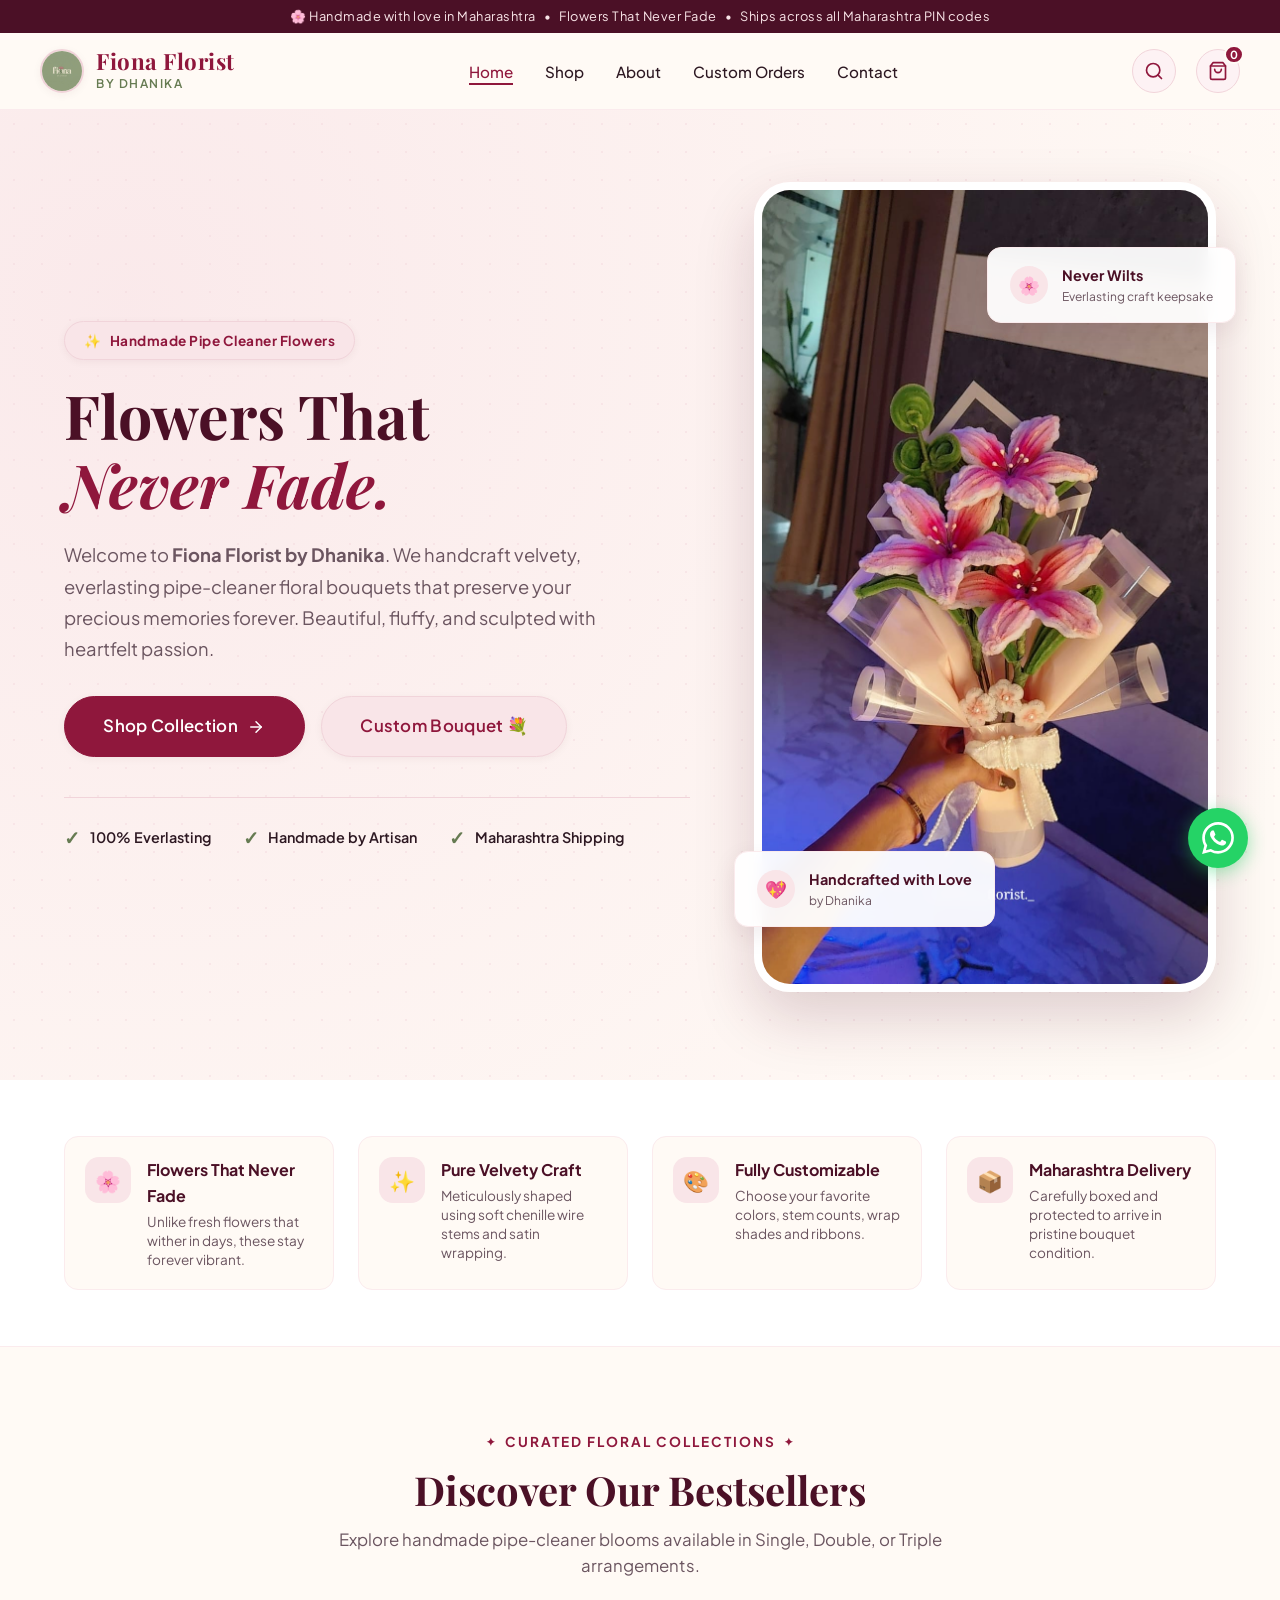
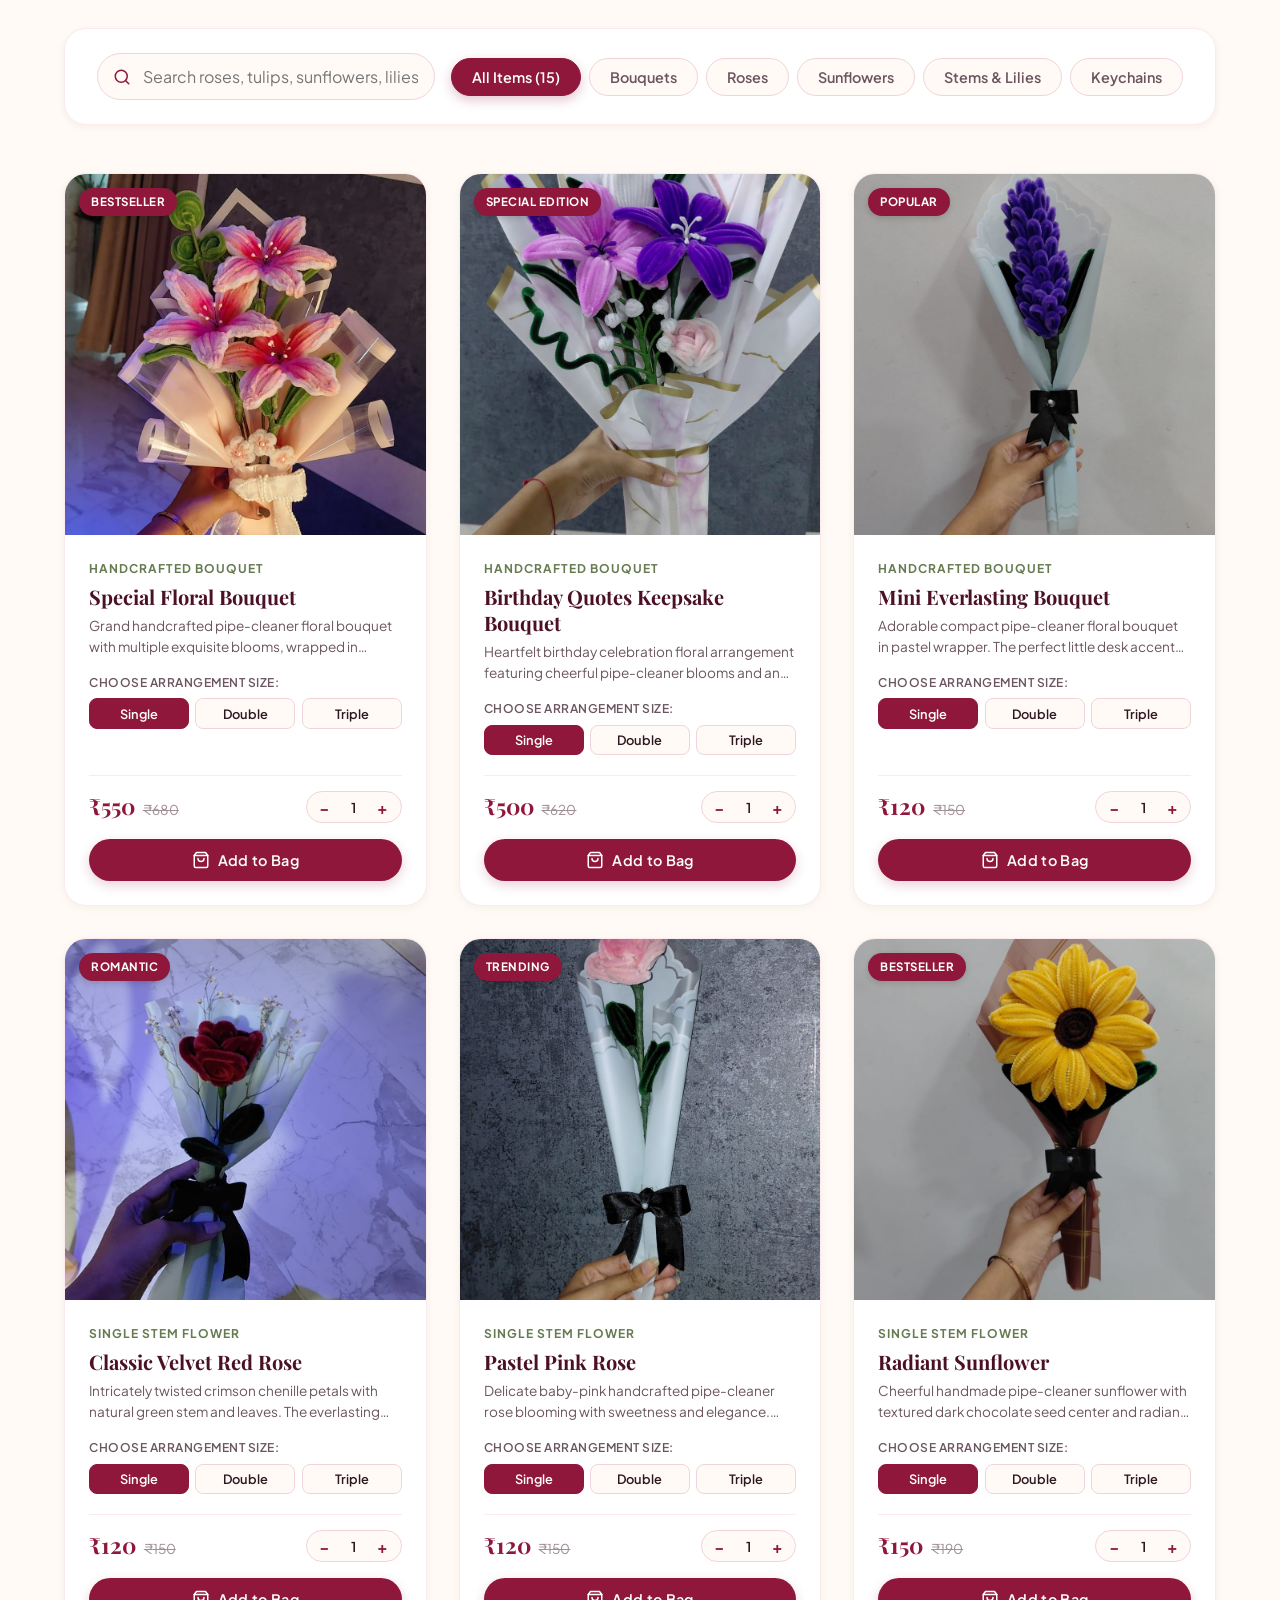
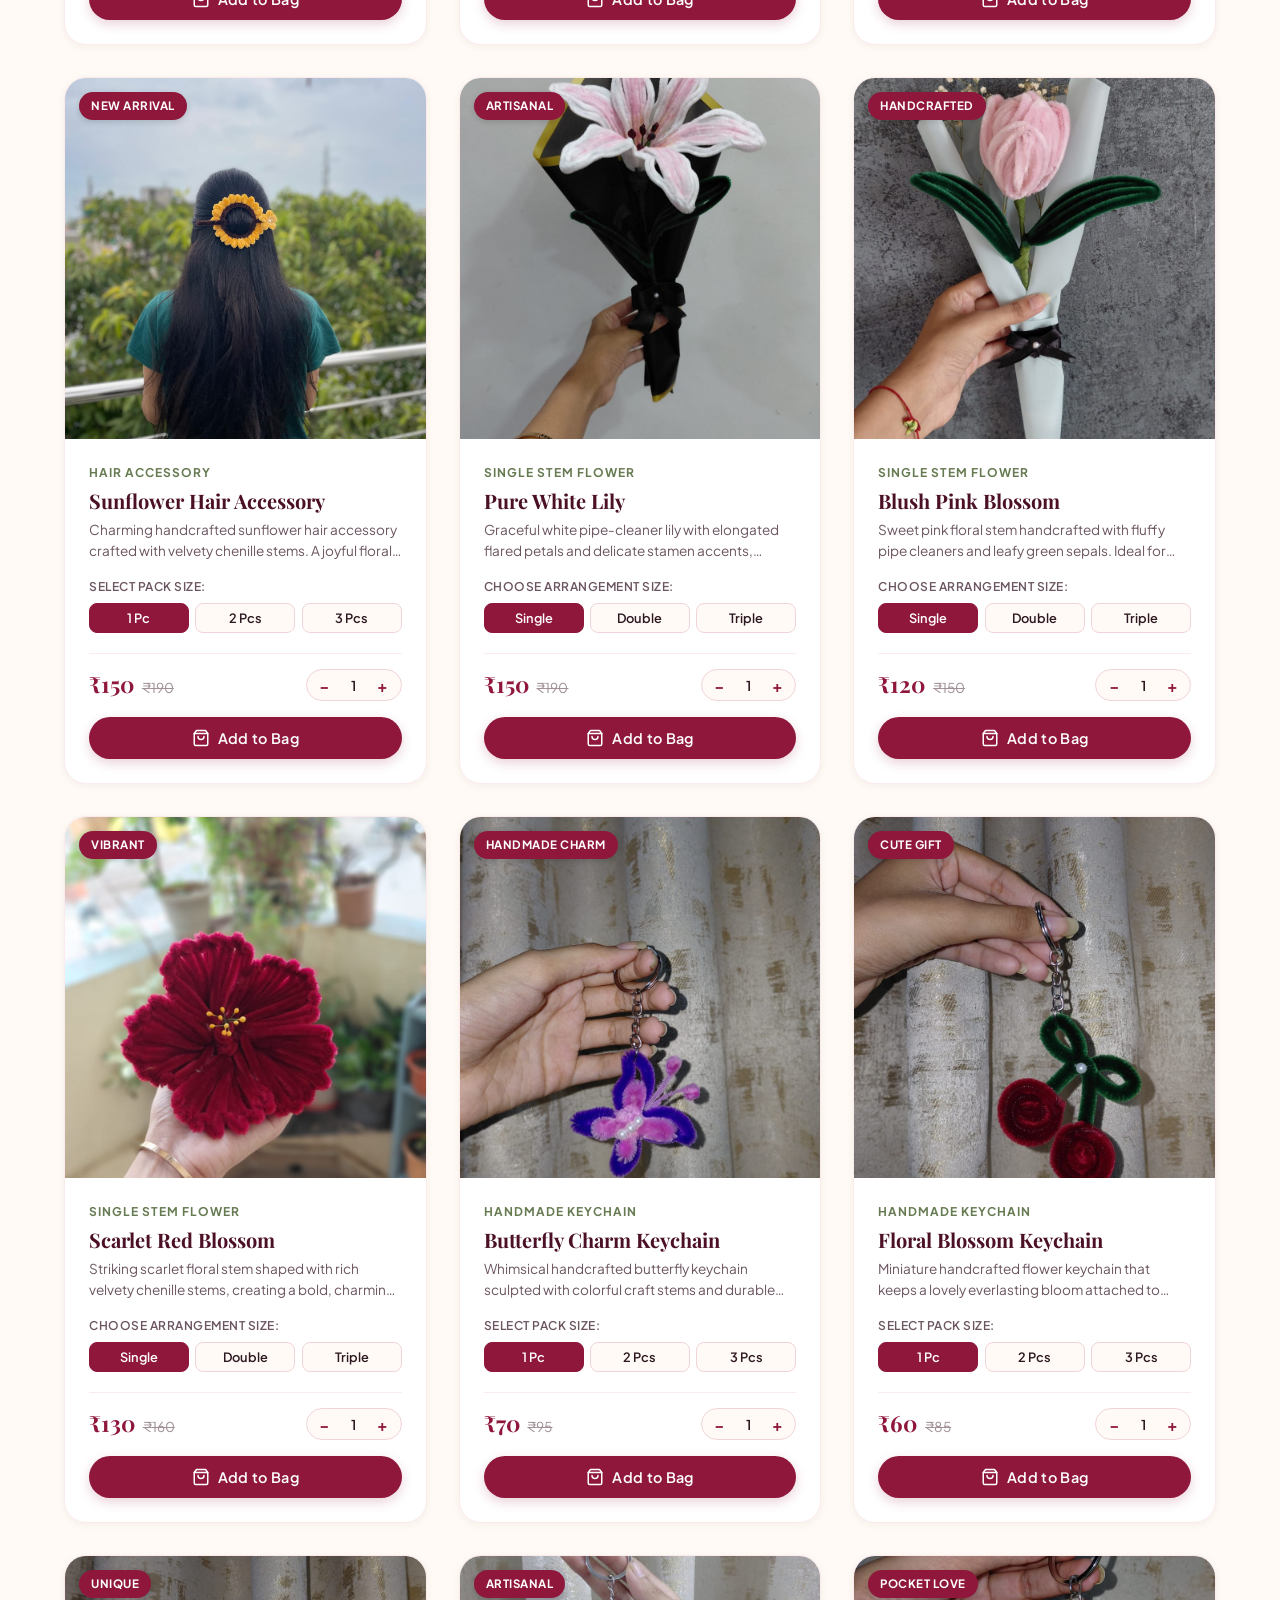
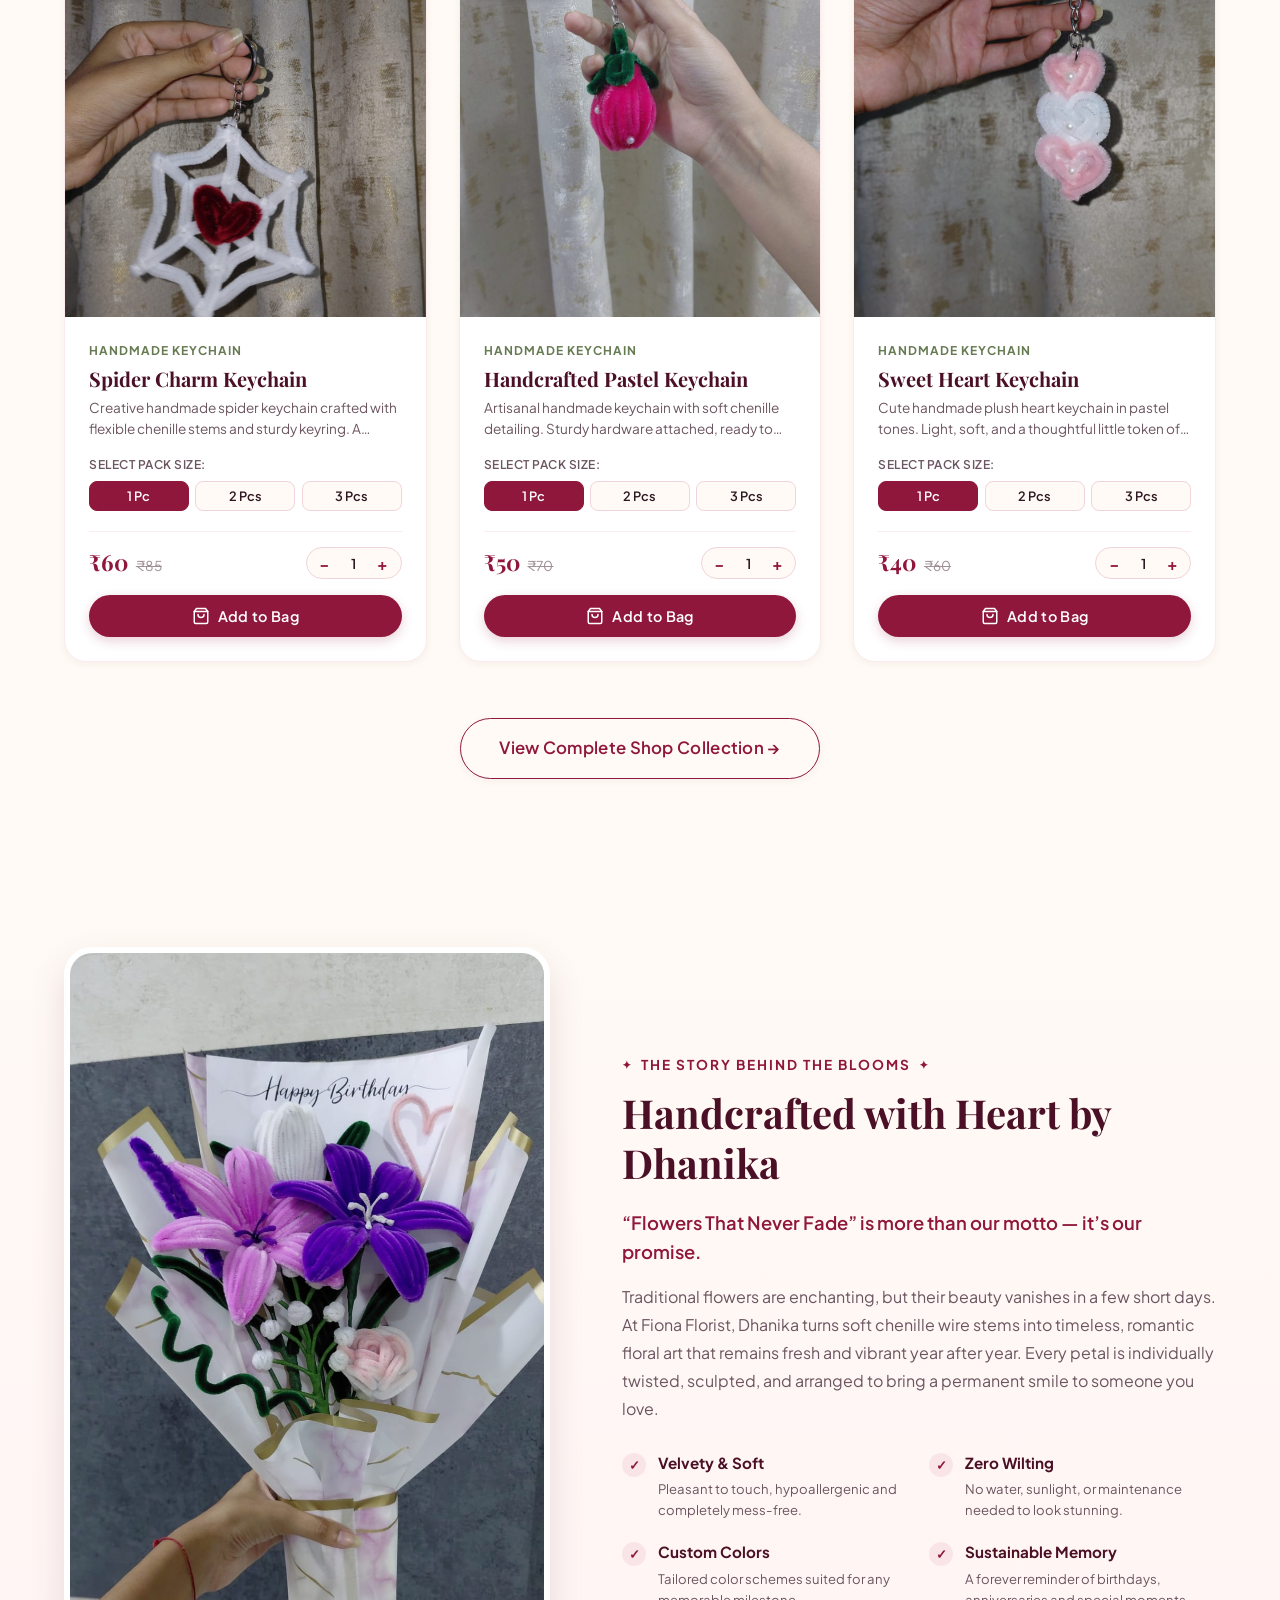
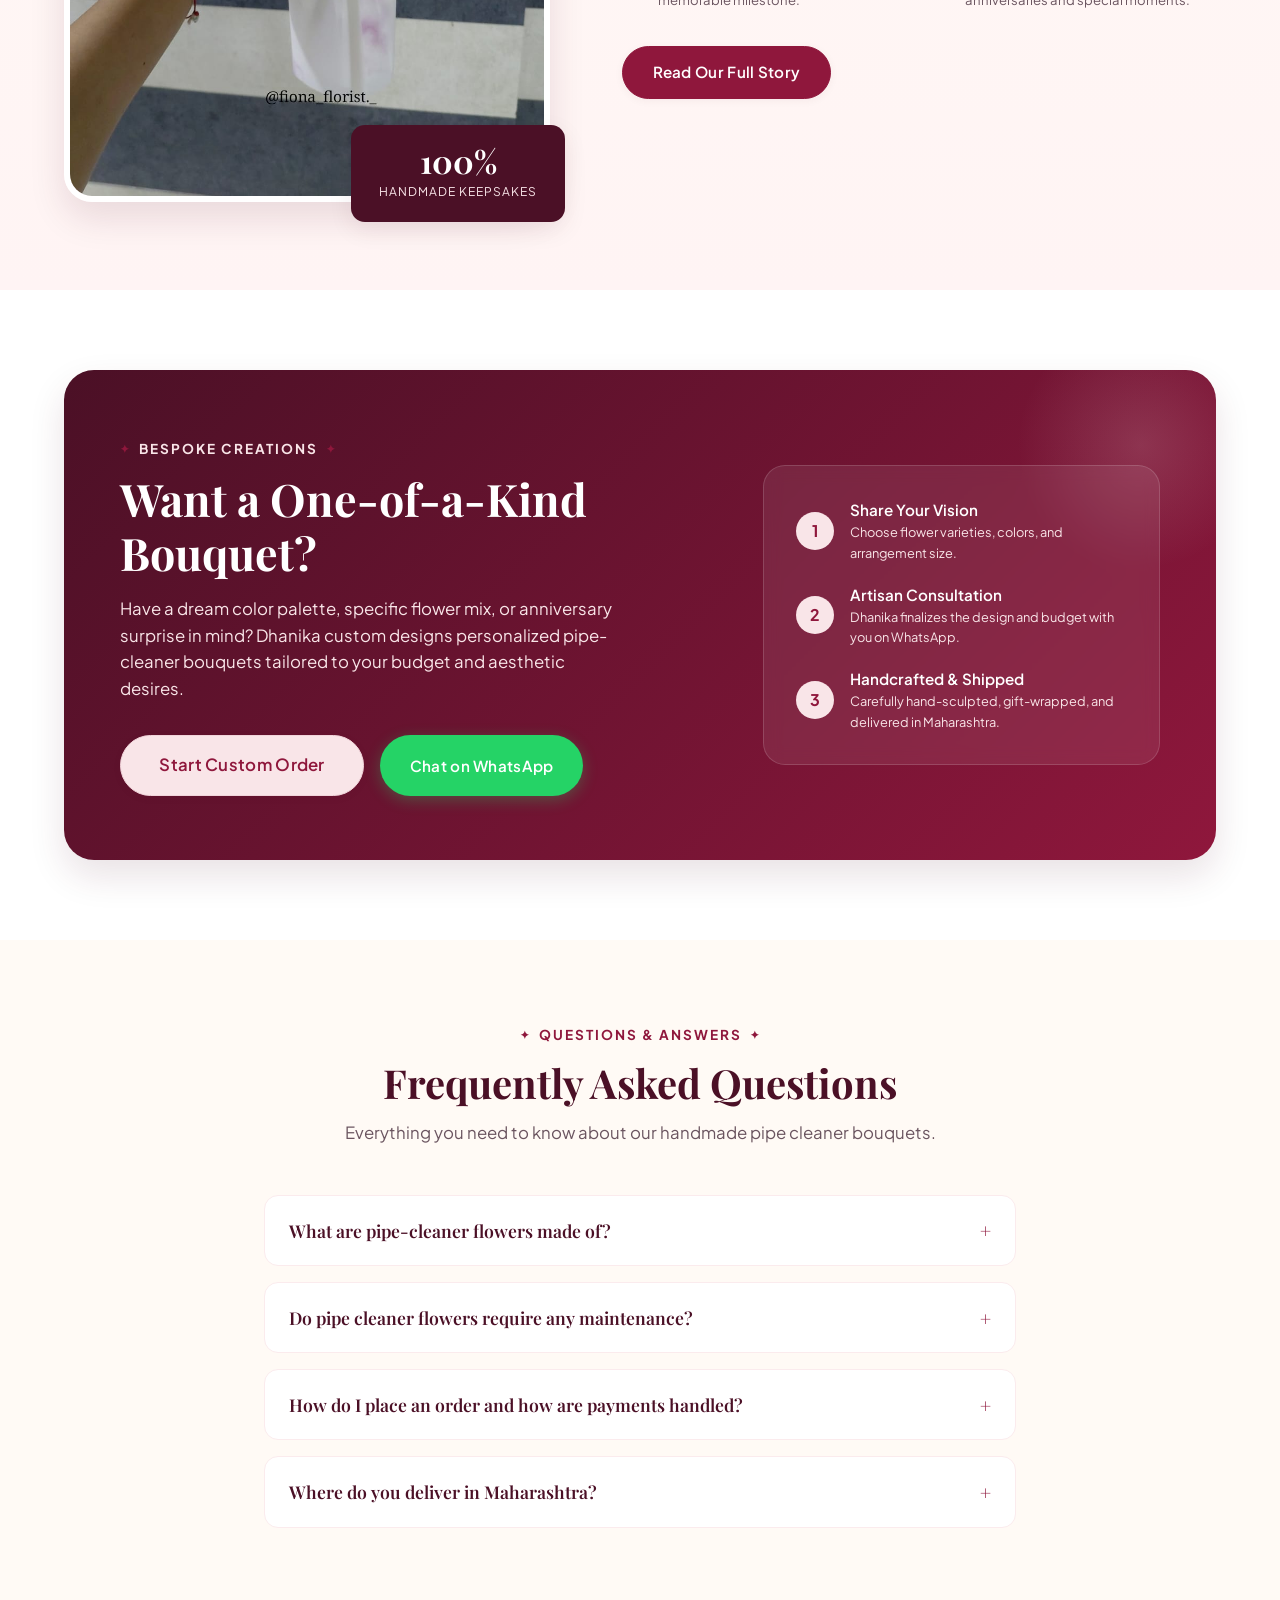
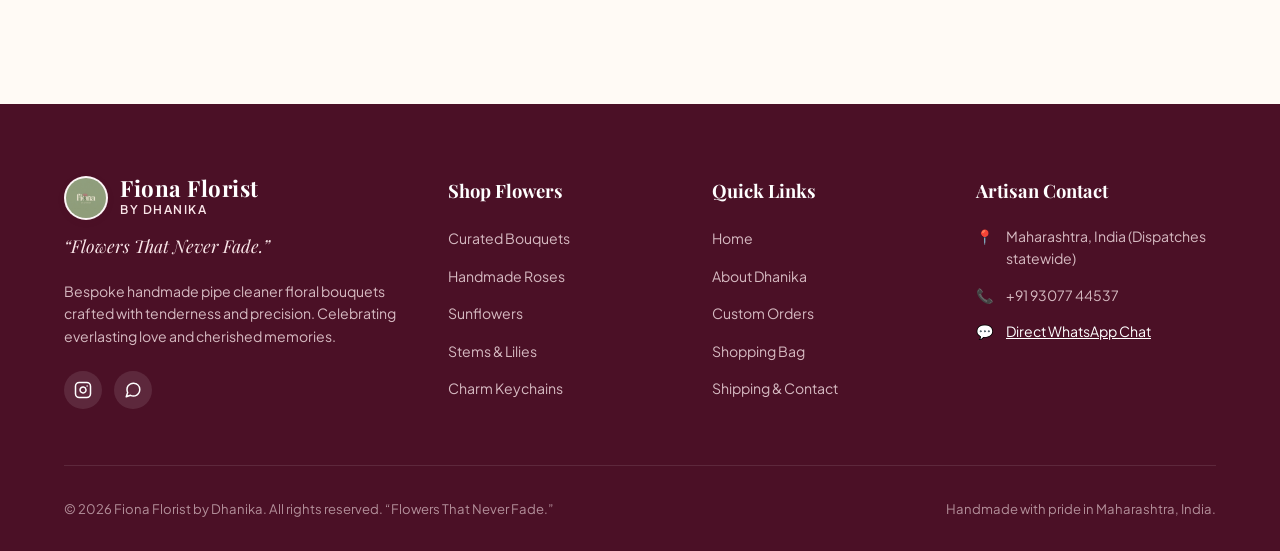
==== index.html @ 1ec7aa3e "first commit" ====
<!DOCTYPE html>
<html lang="en">
<head>
  <meta charset="UTF-8">
  <meta name="viewport" content="width=device-width, initial-scale=1.0">
  <title>Fiona Florist by Dhanika — Flowers That Never Fade | Handmade Pipe Cleaner Flowers</title>
  <meta name="description" content="Handcrafted everlasting pipe cleaner flowers and bouquets by Fiona Florist by Dhanika. Beautiful roses, tulips, sunflowers and lilies in Maharashtra.">
  <link rel="stylesheet" href="css/style.css">
  <link rel="stylesheet" href="css/responsive.css">
  <link rel="icon" type="image/jpeg" href="assets/logo/logo.jpeg">
</head>
<body>

  <!-- Top Announcement Bar -->
  <div class="top-announcement">
    <span>🌸 Handmade with love in Maharashtra</span>
    <span>•</span>
    <span>Flowers That Never Fade</span>
    <span>•</span>
    <span>Ships across all Maharashtra PIN codes</span>
  </div>

  <!-- Navbar -->
  <header class="navbar-wrapper">
    <div class="container navbar">
      <a href="index.html" class="logo">
        <img src="assets/logo/logo.jpeg" alt="Fiona Florist by Dhanika Logo" class="logo-img">
        <div class="logo-text">
          <span class="brand-name">Fiona Florist</span>
          <span class="brand-by">by Dhanika</span>
        </div>
      </a>

      <!-- Desktop Nav Links -->
      <nav>
        <ul class="nav-links">
          <li><a href="index.html" class="nav-link active">Home</a></li>
          <li><a href="shop.html" class="nav-link">Shop</a></li>
          <li><a href="about.html" class="nav-link">About</a></li>
          <li><a href="custom-order.html" class="nav-link">Custom Orders</a></li>
          <li><a href="contact.html" class="nav-link">Contact</a></li>
        </ul>
      </nav>

      <!-- Nav Actions -->
      <div class="nav-actions">
        <button type="button" class="icon-btn search-trigger-btn" aria-label="Search flowers">
          <svg width="20" height="20" viewBox="0 0 24 24" fill="none" stroke="currentColor" stroke-width="2" stroke-linecap="round" stroke-linejoin="round">
            <circle cx="11" cy="11" r="8"></circle>
            <line x1="21" y1="21" x2="16.65" y2="16.65"></line>
          </svg>
        </button>

        <a href="cart.html" class="icon-btn" aria-label="Shopping Cart">
          <svg width="20" height="20" viewBox="0 0 24 24" fill="none" stroke="currentColor" stroke-width="2" stroke-linecap="round" stroke-linejoin="round">
            <path d="M6 2L3 6v14a2 2 0 0 0 2 2h14a2 2 0 0 0 2-2V6l-3-4z"></path>
            <line x1="3" y1="6" x2="21" y2="6"></line>
            <path d="M16 10a4 4 0 0 1-8 0"></path>
          </svg>
          <span class="cart-count">0</span>
        </a>

        <button type="button" class="hamburger-btn" aria-label="Toggle navigation menu">
          <span></span>
          <span></span>
          <span></span>
        </button>
      </div>
    </div>
  </header>

  <!-- Mobile Nav Drawer -->
  <div class="mobile-nav-backdrop"></div>
  <aside class="mobile-nav">
    <div class="mobile-nav-header">
      <div class="logo">
        <img src="assets/logo/logo.jpeg" alt="Fiona Florist by Dhanika Logo" class="logo-img">
        <div class="logo-text">
          <span class="brand-name">Fiona Florist</span>
          <span class="brand-by">by Dhanika</span>
        </div>
      </div>
      <button type="button" class="close-mobile-nav" style="font-size: 1.8rem; color: var(--color-burgundy);">&times;</button>
    </div>
    <ul class="mobile-nav-links">
      <li><a href="index.html" class="active">Home</a></li>
      <li><a href="shop.html">Flower Shop</a></li>
      <li><a href="about.html">About Dhanika</a></li>
      <li><a href="custom-order.html">Custom Orders</a></li>
      <li><a href="contact.html">Contact & FAQ</a></li>
      <li><a href="cart.html">Shopping Bag (<span class="cart-count">0</span>)</a></li>
    </ul>
    <div style="margin-top: auto; padding-top: 1.5rem; border-top: 1px solid var(--color-border);">
      <button class="btn btn-whatsapp trigger-whatsapp-btn" style="width: 100%;">
        Chat on WhatsApp
      </button>
    </div>
  </aside>

  <!-- Search Modal -->
  <div class="search-modal">
    <div class="search-modal-box">
      <div class="search-modal-header">
        <h3 class="heading-tertiary">Search Fiona Florist</h3>
        <button type="button" class="close-modal-btn">&times;</button>
      </div>
      <div class="search-box" style="max-width: 100%;">
        <svg class="search-icon" width="18" height="18" viewBox="0 0 24 24" fill="none" stroke="currentColor" stroke-width="2" stroke-linecap="round" stroke-linejoin="round">
          <circle cx="11" cy="11" r="8"></circle>
          <line x1="21" y1="21" x2="16.65" y2="16.65"></line>
        </svg>
        <input type="text" class="search-modal-input" placeholder="Type flower name (e.g., Rose, Tulip, Sunflower) and press Enter...">
      </div>
    </div>
  </div>

  <!-- Hero Section -->
  <section class="hero">
    <div class="hero-pattern"></div>
    <div class="container hero-grid">
      <div class="hero-content">
        <div class="hero-badge">
          <span>✨</span>
          <span>Handmade Pipe Cleaner Flowers</span>
        </div>
        <h1 class="heading-primary hero-title">
          Flowers That <span class="highlight">Never Fade.</span>
        </h1>
        <p class="hero-description">
          Welcome to <strong>Fiona Florist by Dhanika</strong>. We handcraft velvety, everlasting pipe-cleaner floral bouquets that preserve your precious memories forever. Beautiful, fluffy, and sculpted with heartfelt passion.
        </p>
        <div class="hero-cta">
          <a href="shop.html" class="btn btn-primary btn-lg">
            Shop Collection
            <svg width="18" height="18" viewBox="0 0 24 24" fill="none" stroke="currentColor" stroke-width="2" stroke-linecap="round" stroke-linejoin="round">
              <line x1="5" y1="12" x2="19" y2="12"></line>
              <polyline points="12 5 19 12 12 19"></polyline>
            </svg>
          </a>
          <a href="custom-order.html" class="btn btn-secondary btn-lg">
            Custom Bouquet 💐
          </a>
        </div>
        <div class="hero-perks">
          <div class="perk-item">
            <span class="perk-icon">✓</span>
            <span>100% Everlasting</span>
          </div>
          <div class="perk-item">
            <span class="perk-icon">✓</span>
            <span>Handmade by Artisan</span>
          </div>
          <div class="perk-item">
            <span class="perk-icon">✓</span>
            <span>Maharashtra Shipping</span>
          </div>
        </div>
      </div>

      <div class="hero-image-container">
        <div class="hero-image-wrapper">
          <img src="assets/images/Speical%20bouquant%20550.jpeg" alt="Fiona Florist by Dhanika - Special Handcrafted Floral Bouquet" width="600" height="450">
        </div>
        
        <!-- Floating Badges -->
        <div class="hero-floating-card card-top-right floating-card">
          <div class="floating-icon">🌸</div>
          <div class="floating-text">
            <h4>Never Wilts</h4>
            <p>Everlasting craft keepsake</p>
          </div>
        </div>

        <div class="hero-floating-card card-bottom-left floating-card">
          <div class="floating-icon">💖</div>
          <div class="floating-text">
            <h4>Handcrafted with Love</h4>
            <p>by Dhanika</p>
          </div>
        </div>
      </div>
    </div>
  </section>

  <!-- Features Highlight Bar -->
  <section class="features-section">
    <div class="container features-grid">
      <div class="feature-box">
        <div class="feature-icon-wrapper">🌸</div>
        <div class="feature-info">
          <h4>Flowers That Never Fade</h4>
          <p>Unlike fresh flowers that wither in days, these stay forever vibrant.</p>
        </div>
      </div>
      <div class="feature-box">
        <div class="feature-icon-wrapper">✨</div>
        <div class="feature-info">
          <h4>Pure Velvety Craft</h4>
          <p>Meticulously shaped using soft chenille wire stems and satin wrapping.</p>
        </div>
      </div>
      <div class="feature-box">
        <div class="feature-icon-wrapper">🎨</div>
        <div class="feature-info">
          <h4>Fully Customizable</h4>
          <p>Choose your favorite colors, stem counts, wrap shades and ribbons.</p>
        </div>
      </div>
      <div class="feature-box">
        <div class="feature-icon-wrapper">📦</div>
        <div class="feature-info">
          <h4>Maharashtra Delivery</h4>
          <p>Carefully boxed and protected to arrive in pristine bouquet condition.</p>
        </div>
      </div>
    </div>
  </section>

  <!-- Flower Shop Showcase -->
  <section class="shop-section">
    <div class="container">
      <div class="section-header">
        <span class="subheading">Curated Floral Collections</span>
        <h2 class="heading-secondary">Discover Our Bestsellers</h2>
        <p>Explore handmade pipe-cleaner blooms available in Single, Double, or Triple arrangements.</p>
      </div>

      <!-- Controls: Category tabs & Search -->
      <div class="shop-controls">
        <div class="search-and-sort">
          <div class="search-box">
            <svg class="search-icon" width="18" height="18" viewBox="0 0 24 24" fill="none" stroke="currentColor" stroke-width="2" stroke-linecap="round" stroke-linejoin="round">
              <circle cx="11" cy="11" r="8"></circle>
              <line x1="21" y1="21" x2="16.65" y2="16.65"></line>
            </svg>
            <input type="text" id="shop-search-input" placeholder="Search roses, tulips, sunflowers, lilies...">
          </div>

          <div class="category-tabs">
            <button type="button" class="filter-btn active" data-category="all">All Items (15)</button>
            <button type="button" class="filter-btn" data-category="bouquets">Bouquets</button>
            <button type="button" class="filter-btn" data-category="roses">Roses</button>
            <button type="button" class="filter-btn" data-category="sunflowers">Sunflowers</button>
            <button type="button" class="filter-btn" data-category="flowers">Stems & Lilies</button>
            <button type="button" class="filter-btn" data-category="keychains">Keychains</button>
          </div>
        </div>
      </div>

      <!-- Products Grid -->
      <div class="products-grid" id="products-grid">
        <!-- Rendered dynamically by shop.js -->
      </div>

      <div style="text-align: center; margin-top: 3.5rem;">
        <a href="shop.html" class="btn btn-outline btn-lg">
          View Complete Shop Collection &rarr;
        </a>
      </div>
    </div>
  </section>

  <!-- About Teaser -->
  <section class="about-section">
    <div class="container about-grid">
      <div class="about-image-wrapper">
        <div class="about-image">
          <img src="assets/images/birthday%20quaoutes%20500.jpeg" alt="Handcrafted Floral Bouquet keepsake by Dhanika" width="550" height="420" loading="lazy">
        </div>
        <div class="about-badge">
          <span class="number">100%</span>
          <span class="label">Handmade Keepsakes</span>
        </div>
      </div>

      <div class="about-content">
        <span class="subheading">The Story Behind The Blooms</span>
        <h2 class="heading-secondary">Handcrafted with Heart by Dhanika</h2>
        <p class="about-lead">
          “Flowers That Never Fade” is more than our motto — it’s our promise.
        </p>
        <p class="about-text">
          Traditional flowers are enchanting, but their beauty vanishes in a few short days. At Fiona Florist, Dhanika turns soft chenille wire stems into timeless, romantic floral art that remains fresh and vibrant year after year. Every petal is individually twisted, sculpted, and arranged to bring a permanent smile to someone you love.
        </p>

        <div class="values-list">
          <div class="value-item">
            <div class="value-bullet">✓</div>
            <div class="value-text">
              <h5>Velvety & Soft</h5>
              <p>Pleasant to touch, hypoallergenic and completely mess-free.</p>
            </div>
          </div>
          <div class="value-item">
            <div class="value-bullet">✓</div>
            <div class="value-text">
              <h5>Zero Wilting</h5>
              <p>No water, sunlight, or maintenance needed to look stunning.</p>
            </div>
          </div>
          <div class="value-item">
            <div class="value-bullet">✓</div>
            <div class="value-text">
              <h5>Custom Colors</h5>
              <p>Tailored color schemes suited for any memorable milestone.</p>
            </div>
          </div>
          <div class="value-item">
            <div class="value-bullet">✓</div>
            <div class="value-text">
              <h5>Sustainable Memory</h5>
              <p>A forever reminder of birthdays, anniversaries and special moments.</p>
            </div>
          </div>
        </div>

        <a href="about.html" class="btn btn-primary">
          Read Our Full Story
        </a>
      </div>
    </div>
  </section>

  <!-- Custom Orders Banner -->
  <section class="custom-order-teaser">
    <div class="container">
      <div class="custom-banner-card">
        <div class="custom-banner-content">
          <span class="subheading" style="color: var(--color-blush-pink);">Bespoke Creations</span>
          <h2>Want a One-of-a-Kind Bouquet?</h2>
          <p>
            Have a dream color palette, specific flower mix, or anniversary surprise in mind? Dhanika custom designs personalized pipe-cleaner bouquets tailored to your budget and aesthetic desires.
          </p>
          <div class="custom-banner-actions">
            <a href="custom-order.html" class="btn btn-secondary btn-lg">
              Start Custom Order
            </a>
            <button class="btn btn-whatsapp trigger-whatsapp-btn" data-message="Hello Dhanika! I would like to consult with you about designing a custom flower bouquet. 🌸">
              Chat on WhatsApp
            </button>
          </div>
        </div>

        <div class="custom-banner-steps">
          <div class="step-card">
            <div class="step-num">1</div>
            <div class="step-info">
              <h4>Share Your Vision</h4>
              <p>Choose flower varieties, colors, and arrangement size.</p>
            </div>
          </div>
          <div class="step-card">
            <div class="step-num">2</div>
            <div class="step-info">
              <h4>Artisan Consultation</h4>
              <p>Dhanika finalizes the design and budget with you on WhatsApp.</p>
            </div>
          </div>
          <div class="step-card">
            <div class="step-num">3</div>
            <div class="step-info">
              <h4>Handcrafted & Shipped</h4>
              <p>Carefully hand-sculpted, gift-wrapped, and delivered in Maharashtra.</p>
            </div>
          </div>
        </div>
      </div>
    </div>
  </section>

  <!-- Frequently Asked Questions -->
  <section class="faq-section">
    <div class="container faq-container">
      <div class="section-header">
        <span class="subheading">Questions & Answers</span>
        <h2 class="heading-secondary">Frequently Asked Questions</h2>
        <p>Everything you need to know about our handmade pipe cleaner bouquets.</p>
      </div>

      <div class="faq-item">
        <button type="button" class="faq-question">
          <span>What are pipe-cleaner flowers made of?</span>
          <span class="faq-icon">+</span>
        </button>
        <div class="faq-answer">
          <p>Pipe cleaner flowers are handcrafted from high-density, velvety soft chenille stems over bendable wire cores. They are soft to touch, vibrant in color, completely pollen-free, and designed to stay in pristine shape indefinitely.</p>
        </div>
      </div>

      <div class="faq-item">
        <button type="button" class="faq-question">
          <span>Do pipe cleaner flowers require any maintenance?</span>
          <span class="faq-icon">+</span>
        </button>
        <div class="faq-answer">
          <p>None at all! They don't need water, sunlight, or pruning. To keep them looking brand new, simply give them a gentle blow or light dusting once in a while. Keep them away from prolonged dampness.</p>
        </div>
      </div>

      <div class="faq-item">
        <button type="button" class="faq-question">
          <span>How do I place an order and how are payments handled?</span>
          <span class="faq-icon">+</span>
        </button>
        <div class="faq-answer">
          <p>You can add flowers to your shopping bag and click "Confirm Order via WhatsApp", or fill out our custom order form. Your order summary is formatted and sent directly to Dhanika on WhatsApp. We discuss availability, crafting schedule, and provide verified UPI payment details before shipping.</p>
        </div>
      </div>

      <div class="faq-item">
        <button type="button" class="faq-question">
          <span>Where do you deliver in Maharashtra?</span>
          <span class="faq-icon">+</span>
        </button>
        <div class="faq-answer">
          <p>We deliver across all cities, towns, and PIN codes in Maharashtra including Mumbai, Pune, Nagpur, Nashik, Thane, Aurangabad, Kolhapur, and Solapur. Each bouquet is cushioned in sturdy packaging so it arrives in flawless condition.</p>
        </div>
      </div>
    </div>
  </section>

  <!-- Back to top button -->
  <button type="button" class="back-to-top" aria-label="Back to top">
    <svg width="20" height="20" viewBox="0 0 24 24" fill="none" stroke="currentColor" stroke-width="2.5" stroke-linecap="round" stroke-linejoin="round">
      <polyline points="18 15 12 9 6 15"></polyline>
    </svg>
  </button>

  <!-- Footer -->
  <footer class="footer">
    <div class="container">
      <div class="footer-grid">
        <div class="footer-brand">
          <a href="index.html" class="logo">
            <img src="assets/logo/logo.jpeg" alt="Fiona Florist by Dhanika Logo" class="logo-img logo-img-footer">
            <div class="logo-text">
              <span class="brand-name">Fiona Florist</span>
              <span class="brand-by" style="color: var(--color-blush-pink);">by Dhanika</span>
            </div>
          </a>
          <p class="footer-tagline">“Flowers That Never Fade.”</p>
          <p class="footer-about">
            Bespoke handmade pipe cleaner floral bouquets crafted with tenderness and precision. Celebrating everlasting love and cherished memories.
          </p>
          <div class="social-links">
            <a href="https://www.instagram.com/fiona_florist._?psln=YWNibWF6cTd3ajV5" target="_blank" rel="noopener noreferrer" class="social-icon-btn" aria-label="Instagram">
              <svg width="18" height="18" viewBox="0 0 24 24" fill="none" stroke="currentColor" stroke-width="2" stroke-linecap="round" stroke-linejoin="round">
                <rect x="2" y="2" width="20" height="20" rx="5" ry="5"></rect>
                <path d="M16 11.37A4 4 0 1 1 12.63 8 4 4 0 0 1 16 11.37z"></path>
                <line x1="17.5" y1="6.5" x2="17.51" y2="6.5"></line>
              </svg>
            </a>
            <a href="https://whatsapp.com" target="_blank" rel="noopener noreferrer" class="social-icon-btn trigger-whatsapp-btn" aria-label="WhatsApp">
              <svg width="18" height="18" viewBox="0 0 24 24" fill="none" stroke="currentColor" stroke-width="2" stroke-linecap="round" stroke-linejoin="round">
                <path d="M21 11.5a8.38 8.38 0 0 1-.9 3.8 8.5 8.5 0 0 1-7.6 4.7 8.38 8.38 0 0 1-3.8-.9L3 21l1.9-5.7a8.38 8.38 0 0 1-.9-3.8 8.5 8.5 0 0 1 4.7-7.6 8.38 8.38 0 0 1 3.8-.9h.5a8.48 8.48 0 0 1 8 8v.5z"></path>
              </svg>
            </a>
          </div>
        </div>

        <div>
          <h4 class="footer-heading">Shop Flowers</h4>
          <ul class="footer-links">
            <li><a href="shop.html?category=bouquets">Curated Bouquets</a></li>
            <li><a href="shop.html?category=roses">Handmade Roses</a></li>
            <li><a href="shop.html?category=sunflowers">Sunflowers</a></li>
            <li><a href="shop.html?category=flowers">Stems & Lilies</a></li>
            <li><a href="shop.html?category=keychains">Charm Keychains</a></li>
          </ul>
        </div>

        <div>
          <h4 class="footer-heading">Quick Links</h4>
          <ul class="footer-links">
            <li><a href="index.html">Home</a></li>
            <li><a href="about.html">About Dhanika</a></li>
            <li><a href="custom-order.html">Custom Orders</a></li>
            <li><a href="cart.html">Shopping Bag</a></li>
            <li><a href="contact.html">Shipping & Contact</a></li>
          </ul>
        </div>

        <div>
          <h4 class="footer-heading">Artisan Contact</h4>
          <div class="footer-contact-item">
            <span>📍</span>
            <span>Maharashtra, India (Dispatches statewide)</span>
          </div>
          <div class="footer-contact-item">
            <span>📞</span>
            <span>+91 93077 44537</span>
          </div>
          <div class="footer-contact-item">
            <span>💬</span>
            <a href="#" class="trigger-whatsapp-btn" style="color: var(--color-white); text-decoration: underline;">Direct WhatsApp Chat</a>
          </div>
        </div>
      </div>

      <div class="footer-bottom">
        <p>&copy; 2026 Fiona Florist by Dhanika. All rights reserved. “Flowers That Never Fade.”</p>
        <p>Handmade with pride in Maharashtra, India.</p>
      </div>
    </div>
  </footer>

  <!-- Scripts -->
  <script src="js/products.js"></script>
  <script src="js/main.js"></script>
  <script src="js/shop.js"></script>
</body>
</html>
---- css/style.css ----
/* ==========================================================================
   FIONA FLORIST BY DHANIKA — MODERN FLORAL DESIGN SYSTEM
   Tagline: "Flowers That Never Fade"
   Color Palette:
   - Burgundy: #8F173C
   - Deep Burgundy: #4B1026
   - Blush Pink: #F9E5E8
   - Light Pink: #FFF4F4
   - Cream: #FFFAF5
   - Floral Green: #667B52
   - White: #FFFFFF
   ========================================================================== */

@import url('https://fonts.googleapis.com/css2?family=Playfair+Display:ital,wght@0,400;0,600;0,700;1,400&family=Plus+Jakarta+Sans:wght@300;400;500;600;700&display=swap');

:root {
  --color-burgundy: #8F173C;
  --color-deep-burgundy: #4B1026;
  --color-burgundy-hover: #751230;
  --color-blush-pink: #F9E5E8;
  --color-blush-pink-light: #FDF2F4;
  --color-light-pink: #FFF4F4;
  --color-cream: #FFFAF5;
  --color-floral-green: #667B52;
  --color-floral-green-dark: #4F613E;
  --color-white: #FFFFFF;
  --color-text-main: #2D1822;
  --color-text-muted: #6B5560;
  --color-border: #F1D4DA;
  --color-border-light: #FBEBED;
  --color-gold: #D4AF37;
  
  --font-heading: 'Playfair Display', Georgia, serif;
  --font-body: 'Plus Jakarta Sans', -apple-system, BlinkMacSystemFont, 'Segoe UI', Roboto, sans-serif;
  
  --shadow-sm: 0 2px 8px rgba(75, 16, 38, 0.05);
  --shadow-md: 0 8px 24px rgba(75, 16, 38, 0.08);
  --shadow-lg: 0 16px 36px rgba(75, 16, 38, 0.12);
  --shadow-hover: 0 20px 40px rgba(143, 23, 60, 0.16);

  --radius-sm: 8px;
  --radius-md: 14px;
  --radius-lg: 22px;
  --radius-full: 9999px;

  --transition: all 0.3s cubic-bezier(0.25, 0.8, 0.25, 1);
  --container-max: 1200px;
}

/* Base Resets */
*, *::before, *::after {
  box-sizing: border-box;
  margin: 0;
  padding: 0;
}

html {
  scroll-behavior: smooth;
  font-size: 16px;
}

body {
  font-family: var(--font-body);
  background-color: var(--color-cream);
  color: var(--color-text-main);
  line-height: 1.6;
  overflow-x: hidden;
  -webkit-font-smoothing: antialiased;
  /* Safe area insets for iPhone notch / Dynamic Island */
  padding-left: env(safe-area-inset-left);
  padding-right: env(safe-area-inset-right);
}

a {
  color: inherit;
  text-decoration: none;
  transition: var(--transition);
}

button {
  font-family: inherit;
  cursor: pointer;
  border: none;
  background: none;
  transition: var(--transition);
  touch-action: manipulation; /* Remove 300ms tap delay on mobile */
}

img {
  max-width: 100%;
  height: auto;
  display: block;
}

input, select, textarea {
  font-family: inherit;
  font-size: 1rem;
  /* Prevent iOS from zooming in when focusing an input with font-size < 16px */
  font-size: max(16px, 1rem);
}

/* Container */
.container {
  width: 100%;
  max-width: var(--container-max);
  margin: 0 auto;
  padding: 0 1.5rem;
}

/* Typography Utilities */
.heading-primary {
  font-family: var(--font-heading);
  font-size: clamp(2.2rem, 5vw, 3.8rem);
  font-weight: 700;
  color: var(--color-deep-burgundy);
  line-height: 1.15;
  margin-bottom: 1rem;
}

.heading-secondary {
  font-family: var(--font-heading);
  font-size: clamp(1.8rem, 3.5vw, 2.5rem);
  font-weight: 700;
  color: var(--color-deep-burgundy);
  line-height: 1.25;
  margin-bottom: 0.75rem;
}

.heading-tertiary {
  font-family: var(--font-heading);
  font-size: 1.35rem;
  font-weight: 600;
  color: var(--color-deep-burgundy);
  margin-bottom: 0.5rem;
}

.subheading {
  display: inline-flex;
  align-items: center;
  gap: 0.5rem;
  font-size: 0.85rem;
  font-weight: 700;
  text-transform: uppercase;
  letter-spacing: 2px;
  color: var(--color-burgundy);
  margin-bottom: 0.75rem;
}

.subheading::before, .subheading::after {
  content: "✦";
  font-size: 0.7rem;
  color: var(--color-burgundy);
}

.text-muted {
  color: var(--color-text-muted);
}

.text-center {
  text-align: center;
}

/* Section Header Component */
.section-header {
  text-align: center;
  max-width: 650px;
  margin: 0 auto 3rem;
}

.section-header p {
  color: var(--color-text-muted);
  font-size: 1.05rem;
}

/* Buttons */
.btn {
  display: inline-flex;
  align-items: center;
  justify-content: center;
  gap: 0.6rem;
  padding: 0.85rem 1.85rem;
  border-radius: var(--radius-full);
  font-weight: 600;
  font-size: 0.95rem;
  letter-spacing: 0.3px;
  transition: var(--transition);
  text-align: center;
  box-shadow: var(--shadow-sm);
  text-decoration: none;
}

.btn-primary {
  background-color: var(--color-burgundy);
  color: var(--color-white);
  border: 1px solid var(--color-burgundy);
}

.btn-primary:hover {
  background-color: var(--color-deep-burgundy);
  border-color: var(--color-deep-burgundy);
  transform: translateY(-2px);
  box-shadow: var(--shadow-hover);
  color: var(--color-white);
}

.btn-secondary {
  background-color: var(--color-blush-pink);
  color: var(--color-burgundy);
  border: 1px solid var(--color-border);
}

.btn-secondary:hover {
  background-color: var(--color-burgundy);
  color: var(--color-white);
  transform: translateY(-2px);
  box-shadow: var(--shadow-md);
}

.btn-outline {
  background-color: transparent;
  color: var(--color-burgundy);
  border: 1.5px solid var(--color-burgundy);
}

.btn-outline:hover {
  background-color: var(--color-burgundy);
  color: var(--color-white);
  transform: translateY(-2px);
}

.btn-whatsapp {
  background-color: #25D366;
  color: #FFFFFF;
  font-weight: 600;
  box-shadow: 0 4px 15px rgba(37, 211, 102, 0.3);
}

.btn-whatsapp:hover {
  background-color: #1EBE5D;
  transform: translateY(-2px);
  box-shadow: 0 8px 25px rgba(37, 211, 102, 0.4);
  color: #FFFFFF;
}

.btn-sm {
  padding: 0.5rem 1.1rem;
  font-size: 0.85rem;
}

.btn-lg {
  padding: 1rem 2.4rem;
  font-size: 1.05rem;
}

/* Navigation Bar */
.navbar-wrapper {
  position: sticky;
  top: 0;
  z-index: 1000;
  background-color: rgba(255, 250, 245, 0.95);
  backdrop-filter: blur(12px);
  -webkit-backdrop-filter: blur(12px);
  border-bottom: 1px solid var(--color-border-light);
  transition: var(--transition);
}

.top-announcement {
  background-color: var(--color-deep-burgundy);
  color: var(--color-blush-pink);
  font-size: 0.8rem;
  text-align: center;
  padding: 0.4rem 1rem;
  letter-spacing: 0.5px;
  display: flex;
  align-items: center;
  justify-content: center;
  gap: 0.5rem;
}

.navbar {
  display: flex;
  align-items: center;
  justify-content: space-between;
  padding: 1rem 0;
}

.logo {
  display: flex;
  align-items: center;
  gap: 0.75rem;
  text-decoration: none;
}

.logo-icon {
  width: 44px;
  height: 44px;
  background: linear-gradient(135deg, var(--color-burgundy), var(--color-deep-burgundy));
  border-radius: var(--radius-full);
  display: flex;
  align-items: center;
  justify-content: center;
  color: var(--color-white);
  box-shadow: var(--shadow-sm);
  flex-shrink: 0;
}

.logo-img {
  width: 44px;
  height: 44px;
  border-radius: var(--radius-full);
  object-fit: cover;
  box-shadow: var(--shadow-sm);
  border: 2px solid var(--color-border);
  flex-shrink: 0;
  transition: var(--transition);
  display: block;
}

.logo:hover .logo-img {
  transform: rotate(5deg) scale(1.06);
  border-color: var(--color-burgundy);
  box-shadow: var(--shadow-md);
}

.logo-img-footer {
  border-color: rgba(249, 229, 232, 0.4);
  background-color: var(--color-white);
}

.logo-text {
  display: flex;
  flex-direction: column;
}

.brand-name {
  font-family: var(--font-heading);
  font-size: 1.4rem;
  font-weight: 700;
  color: var(--color-burgundy);
  letter-spacing: 0.5px;
  line-height: 1.1;
}

.brand-by {
  font-size: 0.75rem;
  text-transform: uppercase;
  letter-spacing: 1.5px;
  color: var(--color-floral-green);
  font-weight: 600;
}

.nav-links {
  display: flex;
  align-items: center;
  gap: 2rem;
  list-style: none;
}

.nav-link {
  font-weight: 500;
  font-size: 0.95rem;
  color: var(--color-text-main);
  position: relative;
  padding: 0.3rem 0;
}

.nav-link::after {
  content: '';
  position: absolute;
  bottom: 0;
  left: 0;
  width: 0;
  height: 2px;
  background-color: var(--color-burgundy);
  transition: var(--transition);
}

.nav-link:hover, .nav-link.active {
  color: var(--color-burgundy);
}

.nav-link:hover::after, .nav-link.active::after {
  width: 100%;
}

.nav-actions {
  display: flex;
  align-items: center;
  gap: 1.25rem;
}

.icon-btn {
  position: relative;
  width: 44px; /* Minimum 44px touch target */
  height: 44px;
  border-radius: var(--radius-full);
  display: flex;
  align-items: center;
  justify-content: center;
  background-color: var(--color-blush-pink-light);
  color: var(--color-burgundy);
  border: 1px solid var(--color-border);
  transition: var(--transition);
  touch-action: manipulation;
}

.icon-btn:hover {
  background-color: var(--color-burgundy);
  color: var(--color-white);
  transform: translateY(-2px);
}

.cart-count {
  position: absolute;
  top: -5px;
  right: -5px;
  background-color: var(--color-burgundy);
  color: var(--color-white);
  font-size: 0.7rem;
  font-weight: 700;
  min-width: 19px;
  height: 19px;
  border-radius: var(--radius-full);
  display: flex;
  align-items: center;
  justify-content: center;
  padding: 0 4px;
  border: 2px solid var(--color-cream);
  transition: transform 0.2s cubic-bezier(0.175, 0.885, 0.32, 1.275);
}

.hamburger-btn {
  display: none;
  flex-direction: column;
  justify-content: center;
  gap: 5px;
  width: 40px;
  height: 40px;
  border-radius: var(--radius-sm);
  background-color: var(--color-blush-pink-light);
  border: 1px solid var(--color-border);
  padding: 8px;
}

.hamburger-btn span {
  display: block;
  height: 2px;
  width: 100%;
  background-color: var(--color-burgundy);
  border-radius: 2px;
  transition: var(--transition);
}

.hamburger-btn.active span:nth-child(1) {
  transform: translateY(7px) rotate(45deg);
}

.hamburger-btn.active span:nth-child(2) {
  opacity: 0;
}

.hamburger-btn.active span:nth-child(3) {
  transform: translateY(-7px) rotate(-45deg);
}

/* Mobile Nav Drawer */
.mobile-nav {
  position: fixed;
  top: 0;
  right: -100%;
  width: 80%;
  max-width: 340px;
  height: 100vh;
  background-color: var(--color-cream);
  z-index: 1050;
  padding: 2rem 1.5rem;
  box-shadow: -5px 0 25px rgba(0, 0, 0, 0.15);
  display: flex;
  flex-direction: column;
  transition: right 0.35s cubic-bezier(0.4, 0, 0.2, 1);
}

.mobile-nav.open {
  right: 0;
}

.mobile-nav-backdrop {
  position: fixed;
  inset: 0;
  background: rgba(43, 16, 26, 0.5);
  backdrop-filter: blur(4px);
  z-index: 1040;
  opacity: 0;
  pointer-events: none;
  transition: opacity 0.3s ease;
}

.mobile-nav-backdrop.open {
  opacity: 1;
  pointer-events: auto;
}

.mobile-nav-header {
  display: flex;
  align-items: center;
  justify-content: space-between;
  margin-bottom: 2rem;
  padding-bottom: 1rem;
  border-bottom: 1px solid var(--color-border);
}

.mobile-nav-links {
  list-style: none;
  display: flex;
  flex-direction: column;
  gap: 1.25rem;
}

.mobile-nav-links a {
  font-size: 1.15rem;
  font-weight: 600;
  color: var(--color-text-main);
  display: block;
  padding: 0.4rem 0;
}

.mobile-nav-links a:hover, .mobile-nav-links a.active {
  color: var(--color-burgundy);
  transform: translateX(5px);
}

/* Hero Section */
.hero {
  position: relative;
  padding: 4.5rem 0 5.5rem;
  background: radial-gradient(circle at 10% 20%, rgba(249, 229, 232, 0.8) 0%, rgba(255, 250, 245, 0.95) 90%);
  overflow: hidden;
}

.hero-pattern {
  position: absolute;
  inset: 0;
  opacity: 0.4;
  background-image: radial-gradient(var(--color-border) 1px, transparent 1px);
  background-size: 28px 28px;
  pointer-events: none;
}

.hero-grid {
  display: grid;
  grid-template-columns: 1.15fr 0.85fr;
  align-items: center;
  gap: 4rem;
  position: relative;
  z-index: 1;
}

.hero-badge {
  display: inline-flex;
  align-items: center;
  gap: 0.5rem;
  background-color: var(--color-blush-pink);
  color: var(--color-burgundy);
  border: 1px solid var(--color-border);
  padding: 0.45rem 1.2rem;
  border-radius: var(--radius-full);
  font-size: 0.85rem;
  font-weight: 700;
  letter-spacing: 0.5px;
  margin-bottom: 1.25rem;
  box-shadow: var(--shadow-sm);
}

.hero-title {
  margin-bottom: 1.25rem;
}

.hero-title .highlight {
  color: var(--color-burgundy);
  font-style: italic;
  position: relative;
  display: inline-block;
}

.hero-description {
  font-size: 1.15rem;
  color: var(--color-text-muted);
  margin-bottom: 2rem;
  max-width: 540px;
  line-height: 1.7;
}

.hero-cta {
  display: flex;
  flex-wrap: wrap;
  align-items: center;
  gap: 1rem;
  margin-bottom: 2.5rem;
}

.hero-perks {
  display: flex;
  align-items: center;
  gap: 2rem;
  padding-top: 1.5rem;
  border-top: 1px solid var(--color-border);
}

.perk-item {
  display: flex;
  align-items: center;
  gap: 0.6rem;
  font-size: 0.9rem;
  font-weight: 600;
  color: var(--color-text-main);
}

.perk-icon {
  color: var(--color-floral-green);
  font-size: 1.2rem;
}

.hero-image-container {
  position: relative;
  display: flex;
  justify-content: center;
}

.hero-image-wrapper {
  position: relative;
  width: 100%;
  max-width: 480px;
  border-radius: 36px;
  overflow: hidden;
  box-shadow: 0 25px 60px rgba(75, 16, 38, 0.18);
  border: 8px solid var(--color-white);
  transition: transform 0.5s ease;
}

.hero-image-wrapper:hover {
  transform: translateY(-6px) scale(1.01);
}

.hero-image-wrapper img {
  width: 100%;
  height: auto;
  object-fit: cover;
  display: block;
}

.hero-floating-card {
  position: absolute;
  background-color: rgba(255, 255, 255, 0.95);
  backdrop-filter: blur(8px);
  padding: 1rem 1.4rem;
  border-radius: var(--radius-md);
  box-shadow: var(--shadow-md);
  border: 1px solid var(--color-border-light);
  display: flex;
  align-items: center;
  gap: 0.85rem;
  animation: float 4s ease-in-out infinite alternate;
  z-index: 2;
}

.card-top-right {
  top: 8%;
  right: -20px;
}

.card-bottom-left {
  bottom: 8%;
  left: -20px;
  animation-delay: -2s;
}

@keyframes float {
  0% { transform: translateY(0); }
  100% { transform: translateY(-10px); }
}

.floating-icon {
  width: 38px;
  height: 38px;
  border-radius: var(--radius-full);
  background-color: var(--color-blush-pink);
  color: var(--color-burgundy);
  display: flex;
  align-items: center;
  justify-content: center;
  font-size: 1.1rem;
}

.floating-text h4 {
  font-size: 0.9rem;
  font-weight: 700;
  color: var(--color-deep-burgundy);
}

.floating-text p {
  font-size: 0.75rem;
  color: var(--color-text-muted);
}

/* Feature Highlights Grid */
.features-section {
  padding: 3.5rem 0;
  background-color: var(--color-white);
  border-bottom: 1px solid var(--color-border-light);
}

.features-grid {
  display: grid;
  grid-template-columns: repeat(4, 1fr);
  gap: 1.5rem;
}

.feature-box {
  display: flex;
  align-items: flex-start;
  gap: 1rem;
  padding: 1.25rem;
  border-radius: var(--radius-md);
  background: var(--color-cream);
  border: 1px solid var(--color-border-light);
  transition: var(--transition);
}

.feature-box:hover {
  transform: translateY(-4px);
  box-shadow: var(--shadow-sm);
  border-color: var(--color-border);
}

.feature-icon-wrapper {
  width: 46px;
  height: 46px;
  border-radius: var(--radius-md);
  background-color: var(--color-blush-pink);
  color: var(--color-burgundy);
  display: flex;
  align-items: center;
  justify-content: center;
  flex-shrink: 0;
  font-size: 1.3rem;
}

.feature-info h4 {
  font-size: 1rem;
  font-weight: 700;
  color: var(--color-deep-burgundy);
  margin-bottom: 0.2rem;
}

.feature-info p {
  font-size: 0.85rem;
  color: var(--color-text-muted);
  line-height: 1.4;
}

/* Product Catalog / Shop Section */
.shop-section {
  padding: 5rem 0;
}

/* Filters & Search Bar */
.shop-controls {
  display: flex;
  flex-direction: column;
  gap: 1.5rem;
  margin-bottom: 3rem;
  background-color: var(--color-white);
  padding: 1.5rem 2rem;
  border-radius: var(--radius-lg);
  box-shadow: var(--shadow-sm);
  border: 1px solid var(--color-border-light);
}

.search-and-sort {
  display: flex;
  align-items: center;
  justify-content: space-between;
  gap: 1rem;
  flex-wrap: wrap;
}

.search-box {
  position: relative;
  flex: 1;
  min-width: 260px;
  max-width: 450px;
}

.search-box input {
  width: 100%;
  padding: 0.75rem 1rem 0.75rem 2.8rem;
  border: 1px solid var(--color-border);
  border-radius: var(--radius-full);
  background-color: var(--color-cream);
  color: var(--color-text-main);
  outline: none;
  transition: var(--transition);
}

.search-box input:focus {
  border-color: var(--color-burgundy);
  box-shadow: 0 0 0 3px rgba(143, 23, 60, 0.1);
  background-color: var(--color-white);
}

.search-box .search-icon {
  position: absolute;
  left: 1rem;
  top: 50%;
  transform: translateY(-50%);
  color: var(--color-burgundy);
  pointer-events: none;
}

.category-tabs {
  display: flex;
  align-items: center;
  gap: 0.5rem;
  flex-wrap: wrap;
}

.filter-btn {
  padding: 0.55rem 1.25rem;
  border-radius: var(--radius-full);
  font-size: 0.9rem;
  font-weight: 600;
  color: var(--color-text-muted);
  background-color: var(--color-cream);
  border: 1px solid var(--color-border);
  cursor: pointer;
  transition: var(--transition);
}

.filter-btn:hover {
  color: var(--color-burgundy);
  border-color: var(--color-burgundy);
  background-color: var(--color-blush-pink-light);
}

.filter-btn.active {
  background-color: var(--color-burgundy);
  color: var(--color-white);
  border-color: var(--color-burgundy);
  box-shadow: 0 4px 12px rgba(143, 23, 60, 0.25);
}

/* Products Grid */
.products-grid {
  display: grid;
  grid-template-columns: repeat(auto-fill, minmax(270px, 1fr));
  gap: 2rem;
}

/* Product Card */
.product-card {
  background-color: var(--color-white);
  border-radius: var(--radius-lg);
  overflow: hidden;
  box-shadow: var(--shadow-sm);
  border: 1px solid var(--color-border-light);
  display: flex;
  flex-direction: column;
  transition: var(--transition);
  position: relative;
}

.product-card:hover {
  transform: translateY(-6px);
  box-shadow: var(--shadow-hover);
  border-color: var(--color-border);
}

.card-badge {
  position: absolute;
  top: 14px;
  left: 14px;
  background-color: var(--color-burgundy);
  color: var(--color-white);
  font-size: 0.72rem;
  font-weight: 700;
  padding: 0.3rem 0.75rem;
  border-radius: var(--radius-full);
  text-transform: uppercase;
  letter-spacing: 0.5px;
  z-index: 2;
  box-shadow: 0 2px 6px rgba(0,0,0,0.15);
}

.card-image-box {
  position: relative;
  width: 100%;
  padding-top: 100%; /* 1:1 Aspect Ratio */
  background-color: var(--color-blush-pink-light);
  overflow: hidden;
}

.card-image-box img {
  position: absolute;
  top: 0;
  left: 0;
  width: 100%;
  height: 100%;
  object-fit: cover;
  transition: transform 0.6s ease;
}

.product-card:hover .card-image-box img {
  transform: scale(1.06);
}

.card-content {
  padding: 1.5rem;
  display: flex;
  flex-direction: column;
  flex: 1;
}

.card-category {
  font-size: 0.75rem;
  font-weight: 700;
  text-transform: uppercase;
  color: var(--color-floral-green);
  letter-spacing: 1px;
  margin-bottom: 0.35rem;
}

.card-title {
  font-family: var(--font-heading);
  font-size: 1.25rem;
  font-weight: 700;
  color: var(--color-deep-burgundy);
  margin-bottom: 0.4rem;
  line-height: 1.3;
}

.card-description {
  font-size: 0.85rem;
  color: var(--color-text-muted);
  margin-bottom: 1rem;
  display: -webkit-box;
  -webkit-line-clamp: 2;
  -webkit-box-orient: vertical;
  overflow: hidden;
  line-height: 1.5;
}

/* Variant Selector (Single, Double, Triple) */
.variant-selector {
  margin-bottom: 1.25rem;
}

.variant-label {
  display: block;
  font-size: 0.75rem;
  font-weight: 600;
  color: var(--color-text-muted);
  text-transform: uppercase;
  letter-spacing: 0.5px;
  margin-bottom: 0.4rem;
}

.variant-options {
  display: grid;
  grid-template-columns: repeat(3, 1fr);
  gap: 0.4rem;
}

.variant-btn {
  padding: 0.4rem 0.2rem;
  border-radius: var(--radius-sm);
  border: 1px solid var(--color-border);
  background-color: var(--color-cream);
  font-size: 0.8rem;
  font-weight: 600;
  color: var(--color-text-main);
  text-align: center;
  cursor: pointer;
  transition: var(--transition);
}

.variant-btn:hover {
  border-color: var(--color-burgundy);
  background-color: var(--color-blush-pink-light);
}

.variant-btn.active {
  background-color: var(--color-burgundy);
  color: var(--color-white);
  border-color: var(--color-burgundy);
}

/* Pricing and Quantity */
.card-bottom {
  margin-top: auto;
  display: flex;
  flex-direction: column;
  gap: 0.9rem;
  padding-top: 0.8rem;
  border-top: 1px solid var(--color-border-light);
}

.price-quantity-row {
  display: flex;
  align-items: center;
  justify-content: space-between;
}

.product-price {
  font-family: var(--font-heading);
  font-size: 1.4rem;
  font-weight: 700;
  color: var(--color-burgundy);
}

.product-price-strike {
  font-size: 0.85rem;
  text-decoration: line-through;
  color: #A09096;
  margin-left: 0.3rem;
  font-weight: 400;
}

.qty-control {
  display: inline-flex;
  align-items: center;
  border: 1px solid var(--color-border);
  border-radius: var(--radius-full);
  background-color: var(--color-cream);
  padding: 0.15rem 0.3rem;
}

.qty-btn {
  width: 26px;
  height: 26px;
  border-radius: var(--radius-full);
  display: flex;
  align-items: center;
  justify-content: center;
  font-weight: 700;
  color: var(--color-burgundy);
  font-size: 1rem;
}

.qty-btn:hover {
  background-color: var(--color-blush-pink);
}

.qty-input {
  width: 32px;
  text-align: center;
  font-size: 0.85rem;
  font-weight: 600;
  border: none;
  background: transparent;
  color: var(--color-text-main);
  outline: none;
}

/* Add to Cart Button */
.btn-add-cart {
  width: 100%;
  padding: 0.75rem;
  background-color: var(--color-burgundy);
  color: var(--color-white);
  border-radius: var(--radius-full);
  font-size: 0.9rem;
  font-weight: 600;
  display: flex;
  align-items: center;
  justify-content: center;
  gap: 0.5rem;
  box-shadow: 0 4px 12px rgba(143, 23, 60, 0.2);
}

.btn-add-cart:hover {
  background-color: var(--color-deep-burgundy);
  transform: translateY(-2px);
  box-shadow: 0 6px 18px rgba(75, 16, 38, 0.3);
}

/* Empty State / No Results */
.no-results {
  grid-column: 1 / -1;
  text-align: center;
  padding: 4rem 1rem;
  background-color: var(--color-white);
  border-radius: var(--radius-lg);
  border: 1px dashed var(--color-border);
}

.no-results-icon {
  font-size: 3rem;
  color: var(--color-burgundy);
  margin-bottom: 1rem;
}

/* About Section */
.about-section {
  padding: 5.5rem 0;
  background: linear-gradient(180deg, var(--color-cream) 0%, var(--color-light-pink) 100%);
  position: relative;
}

.about-grid {
  display: grid;
  grid-template-columns: 0.9fr 1.1fr;
  align-items: center;
  gap: 4.5rem;
}

.about-image-wrapper {
  position: relative;
}

.about-image {
  border-radius: 28px;
  overflow: hidden;
  box-shadow: var(--shadow-lg);
  border: 6px solid var(--color-white);
}

.about-badge {
  position: absolute;
  bottom: -20px;
  right: -15px;
  background-color: var(--color-deep-burgundy);
  color: var(--color-blush-pink);
  padding: 1.25rem 1.75rem;
  border-radius: var(--radius-md);
  box-shadow: var(--shadow-md);
  text-align: center;
}

.about-badge .number {
  font-family: var(--font-heading);
  font-size: 2rem;
  font-weight: 700;
  display: block;
  line-height: 1;
  color: var(--color-white);
}

.about-badge .label {
  font-size: 0.75rem;
  text-transform: uppercase;
  letter-spacing: 1px;
}

.about-content .heading-secondary {
  margin-bottom: 1.25rem;
}

.about-lead {
  font-size: 1.15rem;
  color: var(--color-burgundy);
  font-weight: 600;
  margin-bottom: 1rem;
}

.about-text {
  color: var(--color-text-muted);
  margin-bottom: 1.75rem;
  line-height: 1.75;
}

.values-list {
  display: grid;
  grid-template-columns: 1fr 1fr;
  gap: 1.25rem;
  margin-bottom: 2.25rem;
}

.value-item {
  display: flex;
  align-items: flex-start;
  gap: 0.75rem;
}

.value-bullet {
  width: 24px;
  height: 24px;
  border-radius: var(--radius-full);
  background-color: var(--color-blush-pink);
  color: var(--color-burgundy);
  display: flex;
  align-items: center;
  justify-content: center;
  flex-shrink: 0;
  font-size: 0.8rem;
  font-weight: 700;
  margin-top: 2px;
}

.value-text h5 {
  font-size: 0.95rem;
  font-weight: 700;
  color: var(--color-deep-burgundy);
  margin-bottom: 0.2rem;
}

.value-text p {
  font-size: 0.82rem;
  color: var(--color-text-muted);
}

/* Custom Order Banner / Section */
.custom-order-teaser {
  padding: 5rem 0;
  background-color: var(--color-white);
}

.custom-banner-card {
  background: linear-gradient(135deg, var(--color-deep-burgundy) 0%, var(--color-burgundy) 100%);
  border-radius: 30px;
  padding: 4rem 3.5rem;
  color: var(--color-white);
  display: grid;
  grid-template-columns: 1.2fr 0.8fr;
  align-items: center;
  gap: 3rem;
  box-shadow: var(--shadow-lg);
  position: relative;
  overflow: hidden;
}

.custom-banner-card::before {
  content: '';
  position: absolute;
  top: -50px;
  right: -50px;
  width: 250px;
  height: 250px;
  background: radial-gradient(circle, rgba(249, 229, 232, 0.15) 0%, transparent 70%);
  border-radius: 50%;
}

.custom-banner-content h2 {
  font-family: var(--font-heading);
  font-size: clamp(2rem, 3.5vw, 2.8rem);
  font-weight: 700;
  color: var(--color-white);
  margin-bottom: 1rem;
  line-height: 1.2;
}

.custom-banner-content p {
  color: var(--color-blush-pink);
  font-size: 1.05rem;
  margin-bottom: 2rem;
  max-width: 500px;
  line-height: 1.6;
}

.custom-banner-actions {
  display: flex;
  gap: 1rem;
  flex-wrap: wrap;
}

.custom-banner-steps {
  display: flex;
  flex-direction: column;
  gap: 1.2rem;
  background: rgba(255, 255, 255, 0.08);
  padding: 2rem;
  border-radius: var(--radius-lg);
  border: 1px solid rgba(255, 255, 255, 0.15);
  backdrop-filter: blur(8px);
}

.step-card {
  display: flex;
  align-items: center;
  gap: 1rem;
}

.step-num {
  width: 38px;
  height: 38px;
  border-radius: var(--radius-full);
  background-color: var(--color-blush-pink);
  color: var(--color-burgundy);
  font-weight: 700;
  display: flex;
  align-items: center;
  justify-content: center;
  font-size: 1rem;
  flex-shrink: 0;
}

.step-info h4 {
  font-size: 0.95rem;
  font-weight: 600;
  color: var(--color-white);
}

.step-info p {
  font-size: 0.8rem;
  color: var(--color-blush-pink);
}

/* FAQ Accordion */
.faq-section {
  padding: 5rem 0;
  background-color: var(--color-cream);
}

.faq-container {
  max-width: 800px;
  margin: 0 auto;
}

.faq-item {
  background-color: var(--color-white);
  border: 1px solid var(--color-border-light);
  border-radius: var(--radius-md);
  margin-bottom: 1rem;
  overflow: hidden;
  transition: var(--transition);
}

.faq-item:hover {
  border-color: var(--color-border);
}

.faq-question {
  width: 100%;
  padding: 1.35rem 1.5rem;
  display: flex;
  align-items: center;
  justify-content: space-between;
  text-align: left;
  font-family: var(--font-heading);
  font-size: 1.1rem;
  font-weight: 600;
  color: var(--color-deep-burgundy);
  background: none;
  cursor: pointer;
}

.faq-icon {
  font-size: 1.2rem;
  color: var(--color-burgundy);
  transition: transform 0.3s ease;
}

.faq-item.active .faq-icon {
  transform: rotate(45deg);
}

.faq-answer {
  max-height: 0;
  overflow: hidden;
  transition: max-height 0.35s cubic-bezier(0.4, 0, 0.2, 1);
  padding: 0 1.5rem;
  color: var(--color-text-muted);
  font-size: 0.95rem;
  line-height: 1.6;
}

.faq-item.active .faq-answer {
  padding-bottom: 1.35rem;
}

/* Shopping Cart Page */
.cart-page-section {
  padding: 4rem 0 5rem;
  min-height: 65vh;
}

.cart-layout {
  display: grid;
  grid-template-columns: 1.8fr 1fr;
  gap: 2.5rem;
  align-items: flex-start;
}

.cart-table-card {
  background-color: var(--color-white);
  border-radius: var(--radius-lg);
  padding: 2rem;
  box-shadow: var(--shadow-sm);
  border: 1px solid var(--color-border-light);
}

.cart-header-title {
  display: flex;
  align-items: center;
  justify-content: space-between;
  margin-bottom: 1.5rem;
  padding-bottom: 1rem;
  border-bottom: 1px solid var(--color-border-light);
}

.cart-items-list {
  display: flex;
  flex-direction: column;
  gap: 1.25rem;
}

.cart-item-row {
  display: grid;
  grid-template-columns: 80px 1.5fr 110px 100px 40px;
  align-items: center;
  gap: 1.25rem;
  padding-bottom: 1.25rem;
  border-bottom: 1px solid var(--color-border-light);
}

.cart-item-thumb {
  width: 80px;
  height: 80px;
  border-radius: var(--radius-md);
  overflow: hidden;
  background-color: var(--color-blush-pink-light);
}

.cart-item-thumb img {
  width: 100%;
  height: 100%;
  object-fit: cover;
}

.cart-item-info h4 {
  font-family: var(--font-heading);
  font-size: 1.05rem;
  color: var(--color-deep-burgundy);
  margin-bottom: 0.25rem;
}

.cart-item-variant {
  font-size: 0.8rem;
  color: var(--color-burgundy);
  font-weight: 600;
  display: inline-block;
  background-color: var(--color-blush-pink-light);
  padding: 0.15rem 0.6rem;
  border-radius: var(--radius-full);
}

.cart-item-unit-price {
  font-size: 0.8rem;
  color: var(--color-text-muted);
  margin-top: 0.25rem;
}

.cart-item-subtotal {
  font-family: var(--font-heading);
  font-size: 1.15rem;
  font-weight: 700;
  color: var(--color-deep-burgundy);
  text-align: right;
}

.btn-remove-item {
  color: #C08081;
  font-size: 1.2rem;
  padding: 0.3rem;
  display: flex;
  align-items: center;
  justify-content: center;
  border-radius: var(--radius-full);
}

.btn-remove-item:hover {
  color: #E63946;
  background-color: var(--color-blush-pink);
}

.cart-summary-card {
  background-color: var(--color-white);
  border-radius: var(--radius-lg);
  padding: 2rem;
  box-shadow: var(--shadow-sm);
  border: 1px solid var(--color-border-light);
  position: sticky;
  top: 100px;
}

.summary-title {
  font-family: var(--font-heading);
  font-size: 1.35rem;
  font-weight: 700;
  color: var(--color-deep-burgundy);
  margin-bottom: 1.5rem;
  padding-bottom: 0.75rem;
  border-bottom: 1px solid var(--color-border-light);
}

.summary-rows {
  display: flex;
  flex-direction: column;
  gap: 0.85rem;
  margin-bottom: 1.5rem;
}

.summary-row {
  display: flex;
  align-items: center;
  justify-content: space-between;
  font-size: 0.95rem;
  color: var(--color-text-muted);
}

.summary-row.total-row {
  font-size: 1.25rem;
  font-weight: 700;
  color: var(--color-deep-burgundy);
  padding-top: 1rem;
  border-top: 1px dashed var(--color-border);
}

.summary-row.total-row span:last-child {
  color: var(--color-burgundy);
  font-family: var(--font-heading);
  font-size: 1.45rem;
}

.shipping-badge {
  font-size: 0.8rem;
  color: var(--color-floral-green-dark);
  font-weight: 600;
  background-color: rgba(102, 123, 82, 0.12);
  padding: 0.15rem 0.5rem;
  border-radius: var(--radius-full);
}

.cart-empty-view {
  text-align: center;
  padding: 4rem 2rem;
  background-color: var(--color-white);
  border-radius: var(--radius-lg);
  border: 1px dashed var(--color-border);
}

.cart-empty-icon {
  font-size: 3.5rem;
  color: var(--color-burgundy);
  margin-bottom: 1rem;
}

/* Checkout Page */
.checkout-section {
  padding: 4rem 0 5rem;
}

.checkout-grid {
  display: grid;
  grid-template-columns: 1.35fr 1fr;
  gap: 3rem;
  align-items: flex-start;
}

.form-card {
  background-color: var(--color-white);
  border-radius: var(--radius-lg);
  padding: 2.25rem;
  box-shadow: var(--shadow-sm);
  border: 1px solid var(--color-border-light);
}

.form-group {
  margin-bottom: 1.25rem;
}

.form-row {
  display: grid;
  grid-template-columns: 1fr 1fr;
  gap: 1rem;
}

.form-label {
  display: block;
  font-size: 0.85rem;
  font-weight: 600;
  color: var(--color-text-main);
  margin-bottom: 0.4rem;
}

.form-label .required {
  color: var(--color-burgundy);
}

.form-control {
  width: 100%;
  padding: 0.75rem 1rem;
  border-radius: var(--radius-sm);
  border: 1px solid var(--color-border);
  background-color: var(--color-cream);
  color: var(--color-text-main);
  outline: none;
  transition: var(--transition);
}

.form-control:focus {
  border-color: var(--color-burgundy);
  background-color: var(--color-white);
  box-shadow: 0 0 0 3px rgba(143, 23, 60, 0.1);
}

textarea.form-control {
  min-height: 100px;
  resize: vertical;
}

.form-hint {
  font-size: 0.78rem;
  color: var(--color-text-muted);
  margin-top: 0.3rem;
}

.order-verification-note {
  background-color: var(--color-blush-pink-light);
  border: 1px solid var(--color-border);
  border-radius: var(--radius-md);
  padding: 1.2rem;
  margin: 1.5rem 0;
  display: flex;
  gap: 0.85rem;
}

.note-icon {
  color: var(--color-burgundy);
  font-size: 1.3rem;
  flex-shrink: 0;
}

.note-content h5 {
  font-size: 0.9rem;
  font-weight: 700;
  color: var(--color-deep-burgundy);
  margin-bottom: 0.2rem;
}

.note-content p {
  font-size: 0.82rem;
  color: var(--color-text-muted);
  line-height: 1.45;
}

/* Custom Order Page */
.custom-order-section {
  padding: 4.5rem 0;
}

.custom-order-header {
  text-align: center;
  max-width: 700px;
  margin: 0 auto 3rem;
}

.custom-order-layout {
  display: grid;
  grid-template-columns: 1.3fr 0.9fr;
  gap: 3rem;
  align-items: flex-start;
}

.guide-card {
  background: linear-gradient(135deg, var(--color-blush-pink) 0%, var(--color-cream) 100%);
  border-radius: var(--radius-lg);
  padding: 2.25rem;
  border: 1px solid var(--color-border);
  position: sticky;
  top: 100px;
}

.guide-step {
  display: flex;
  gap: 1rem;
  margin-bottom: 1.5rem;
}

.guide-step:last-child {
  margin-bottom: 0;
}

.guide-num {
  width: 32px;
  height: 32px;
  border-radius: var(--radius-full);
  background-color: var(--color-burgundy);
  color: var(--color-white);
  font-weight: 700;
  font-size: 0.85rem;
  display: flex;
  align-items: center;
  justify-content: center;
  flex-shrink: 0;
}

.guide-text h4 {
  font-size: 0.95rem;
  font-weight: 700;
  color: var(--color-deep-burgundy);
  margin-bottom: 0.2rem;
}

.guide-text p {
  font-size: 0.85rem;
  color: var(--color-text-muted);
}

/* Contact Page */
.contact-section {
  padding: 4.5rem 0;
}

.contact-grid {
  display: grid;
  grid-template-columns: 0.9fr 1.2fr;
  gap: 3.5rem;
  align-items: flex-start;
}

.contact-info-cards {
  display: flex;
  flex-direction: column;
  gap: 1.25rem;
}

.contact-info-card {
  background-color: var(--color-white);
  border-radius: var(--radius-md);
  padding: 1.5rem;
  border: 1px solid var(--color-border-light);
  display: flex;
  align-items: flex-start;
  gap: 1rem;
  box-shadow: var(--shadow-sm);
}

.contact-info-icon {
  width: 44px;
  height: 44px;
  border-radius: var(--radius-full);
  background-color: var(--color-blush-pink);
  color: var(--color-burgundy);
  display: flex;
  align-items: center;
  justify-content: center;
  font-size: 1.2rem;
  flex-shrink: 0;
}

.contact-info-details h4 {
  font-size: 1rem;
  font-weight: 700;
  color: var(--color-deep-burgundy);
  margin-bottom: 0.25rem;
}

.contact-info-details p, .contact-info-details a {
  font-size: 0.88rem;
  color: var(--color-text-muted);
}

.contact-info-details a:hover {
  color: var(--color-burgundy);
}

/* Footer */
.footer {
  background-color: var(--color-deep-burgundy);
  color: var(--color-blush-pink);
  padding: 4.5rem 0 2rem;
  margin-top: 5rem;
  position: relative;
}

.footer-grid {
  display: grid;
  grid-template-columns: 1.4fr 0.9fr 0.9fr 1fr;
  gap: 3rem;
  margin-bottom: 3.5rem;
}

.footer-brand .brand-name {
  color: var(--color-white);
}

.footer-tagline {
  font-family: var(--font-heading);
  font-style: italic;
  font-size: 1.1rem;
  color: var(--color-blush-pink);
  margin: 0.75rem 0 1.25rem;
}

.footer-about {
  font-size: 0.88rem;
  color: rgba(249, 229, 232, 0.8);
  line-height: 1.6;
  margin-bottom: 1.5rem;
}

.social-links {
  display: flex;
  align-items: center;
  gap: 0.75rem;
}

.social-icon-btn {
  width: 38px;
  height: 38px;
  border-radius: var(--radius-full);
  background-color: rgba(255, 255, 255, 0.1);
  color: var(--color-white);
  display: flex;
  align-items: center;
  justify-content: center;
  font-size: 1rem;
  transition: var(--transition);
}

.social-icon-btn:hover {
  background-color: var(--color-burgundy);
  transform: translateY(-3px);
}

.footer-heading {
  font-family: var(--font-heading);
  font-size: 1.15rem;
  font-weight: 700;
  color: var(--color-white);
  margin-bottom: 1.25rem;
}

.footer-links {
  list-style: none;
  display: flex;
  flex-direction: column;
  gap: 0.75rem;
}

.footer-links a {
  font-size: 0.88rem;
  color: rgba(249, 229, 232, 0.8);
  transition: var(--transition);
}

.footer-links a:hover {
  color: var(--color-white);
  padding-left: 4px;
}

.footer-contact-item {
  display: flex;
  align-items: flex-start;
  gap: 0.75rem;
  font-size: 0.88rem;
  color: rgba(249, 229, 232, 0.8);
  margin-bottom: 0.85rem;
}

.footer-contact-item span:first-child {
  color: var(--color-blush-pink);
}

.footer-bottom {
  padding-top: 2rem;
  border-top: 1px solid rgba(255, 255, 255, 0.1);
  display: flex;
  align-items: center;
  justify-content: space-between;
  font-size: 0.82rem;
  color: rgba(249, 229, 232, 0.6);
  flex-wrap: wrap;
  gap: 1rem;
}

/* Toast Notifications */
.toast-container {
  position: fixed;
  bottom: 25px;
  right: 25px;
  z-index: 9999;
  display: flex;
  flex-direction: column;
  gap: 10px;
  pointer-events: none;
}

.toast {
  background-color: var(--color-deep-burgundy);
  color: var(--color-white);
  padding: 1rem 1.4rem;
  border-radius: var(--radius-md);
  box-shadow: 0 10px 30px rgba(0, 0, 0, 0.25);
  display: flex;
  align-items: center;
  gap: 0.85rem;
  font-size: 0.9rem;
  pointer-events: auto;
  transform: translateY(20px);
  opacity: 0;
  transition: all 0.3s cubic-bezier(0.175, 0.885, 0.32, 1.275);
  border-left: 4px solid var(--color-burgundy);
}

.toast.toast-success {
  border-left-color: #25D366;
}

.toast.toast-show {
  transform: translateY(0);
  opacity: 1;
}

/* Back to Top Button */
.back-to-top {
  position: fixed;
  bottom: 25px;
  right: 25px;
  width: 44px;
  height: 44px;
  border-radius: var(--radius-full);
  background-color: var(--color-burgundy);
  color: var(--color-white);
  box-shadow: var(--shadow-md);
  display: flex;
  align-items: center;
  justify-content: center;
  z-index: 900;
  opacity: 0;
  visibility: hidden;
  transition: var(--transition);
}

.back-to-top.visible {
  opacity: 1;
  visibility: visible;
}

.back-to-top:hover {
  background-color: var(--color-deep-burgundy);
  transform: translateY(-4px);
}

/* Modal Search Overlay */
.search-modal {
  position: fixed;
  inset: 0;
  background-color: rgba(43, 16, 26, 0.6);
  backdrop-filter: blur(8px);
  z-index: 2000;
  display: flex;
  align-items: flex-start;
  justify-content: center;
  padding-top: 10vh;
  opacity: 0;
  pointer-events: none;
  transition: var(--transition);
}

.search-modal.open {
  opacity: 1;
  pointer-events: auto;
}

.search-modal-box {
  background-color: var(--color-white);
  width: 90%;
  max-width: 600px;
  border-radius: var(--radius-lg);
  padding: 2rem;
  box-shadow: var(--shadow-lg);
  position: relative;
  transform: translateY(-20px);
  transition: transform 0.3s ease;
}

.search-modal.open .search-modal-box {
  transform: translateY(0);
}

.search-modal-header {
  display: flex;
  align-items: center;
  justify-content: space-between;
  margin-bottom: 1.5rem;
}

.close-modal-btn {
  font-size: 1.5rem;
  color: var(--color-text-muted);
  width: 32px;
  height: 32px;
  display: flex;
  align-items: center;
  justify-content: center;
}

.close-modal-btn:hover {
  color: var(--color-burgundy);
}

/* Floating WhatsApp Button */
.whatsapp-float {
  position: fixed;
  bottom: 2rem;
  right: 2rem;
  width: 60px;
  height: 60px;
  background-color: #25D366;
  color: #FFFFFF;
  border-radius: 50%;
  display: flex;
  align-items: center;
  justify-content: center;
  box-shadow: 0 4px 18px rgba(37, 211, 102, 0.45);
  z-index: 998;
  cursor: pointer;
  transition: all 0.3s cubic-bezier(0.175, 0.885, 0.32, 1.275);
  text-decoration: none;
}

.whatsapp-float:hover {
  transform: scale(1.1);
  box-shadow: 0 8px 25px rgba(37, 211, 102, 0.6);
  background-color: #1EBE5D;
}

.whatsapp-float svg {
  width: 32px;
  height: 32px;
  fill: #FFFFFF;
}

.whatsapp-float .whatsapp-tooltip {
  position: absolute;
  right: 70px;
  background: var(--color-deep-burgundy, #4A0E17);
  color: #FFFFFF;
  padding: 0.45rem 0.9rem;
  border-radius: 20px;
  font-size: 0.82rem;
  font-weight: 600;
  white-space: nowrap;
  opacity: 0;
  pointer-events: none;
  transform: translateX(10px);
  transition: all 0.25s ease;
  box-shadow: 0 4px 15px rgba(0,0,0,0.2);
}

.whatsapp-float:hover .whatsapp-tooltip {
  opacity: 1;
  transform: translateX(0);
}

@media (max-width: 768px) {
  .whatsapp-float {
    bottom: 1.25rem;
    right: 1.25rem;
    width: 52px;
    height: 52px;
  }
  .whatsapp-float svg {
    width: 28px;
    height: 28px;
  }
}
---- css/responsive.css ----
/* ==========================================================================
   FIONA FLORIST BY DHANIKA — RESPONSIVE STYLES
   Breakpoints:
   - Desktop & Large Laptop: 1200px+
   - Laptop / Small Desktop: 992px - 1199px
   - Tablet: 768px - 991px
   - Mobile: 320px - 767px
   ========================================================================== */

/* ============================================
   TABLET & SMALLER (< 992px)
   ============================================ */
@media (max-width: 992px) {
  .nav-links {
    display: none;
  }

  .hamburger-btn {
    display: flex;
  }

  .hero-grid {
    grid-template-columns: 1fr;
    gap: 3rem;
    text-align: center;
  }

  .hero-badge {
    margin-left: auto;
    margin-right: auto;
  }

  .hero-description {
    margin-left: auto;
    margin-right: auto;
  }

  .hero-cta {
    justify-content: center;
  }

  .hero-perks {
    justify-content: center;
    flex-wrap: wrap;
    gap: 1.25rem;
  }

  .card-top-right {
    right: 0;
  }

  .card-bottom-left {
    left: 0;
  }

  .features-grid {
    grid-template-columns: repeat(2, 1fr);
  }

  .about-grid {
    grid-template-columns: 1fr;
    gap: 3rem;
    text-align: center;
  }

  .about-badge {
    bottom: -15px;
    right: 15px;
  }

  .values-list {
    text-align: left;
  }

  .custom-banner-card {
    grid-template-columns: 1fr;
    padding: 3rem 2rem;
    text-align: center;
  }

  .custom-banner-content p {
    margin-left: auto;
    margin-right: auto;
  }

  .custom-banner-actions {
    justify-content: center;
  }

  .custom-banner-steps {
    text-align: left;
  }

  .cart-layout {
    grid-template-columns: 1fr;
  }

  .checkout-grid {
    grid-template-columns: 1fr;
  }

  .custom-order-layout {
    grid-template-columns: 1fr;
  }

  .contact-grid {
    grid-template-columns: 1fr;
    gap: 2.5rem;
  }

  .footer-grid {
    grid-template-columns: repeat(2, 1fr);
    gap: 2.5rem;
  }

  /* Search box adapts */
  .search-and-sort {
    flex-direction: column;
    align-items: stretch;
  }

  .search-box {
    min-width: unset;
    max-width: 100%;
    width: 100%;
  }
}

/* ============================================
   MOBILE SCREENS (< 768px)
   ============================================ */
@media (max-width: 768px) {
  /* === Base === */
  .container {
    padding: 0 1rem;
  }

  /* === Announcement Bar === */
  .top-announcement {
    font-size: 0.72rem;
    padding: 0.35rem 0.75rem;
    gap: 0.35rem;
    flex-wrap: nowrap;
    overflow: hidden;
    white-space: nowrap;
    text-overflow: ellipsis;
    /* Show only first item on mobile — hide separators and others via overflow */
  }

  .top-announcement span:nth-child(3),
  .top-announcement span:nth-child(4),
  .top-announcement span:nth-child(5) {
    display: none;
  }

  /* === Navbar === */
  .logo-img {
    width: 36px;
    height: 36px;
  }

  .brand-name {
    font-size: 1.1rem;
  }

  /* === Hero === */
  .hero {
    padding: 2.5rem 0 3.5rem;
  }

  .heading-primary {
    font-size: 2rem;
  }

  /* Hide hero image on small phones to save space and avoid broken layout */
  .hero-image-container {
    display: none;
  }

  /* === Features === */
  .features-grid {
    grid-template-columns: 1fr;
    gap: 1rem;
  }

  .feature-box {
    padding: 1rem;
  }

  /* === Shop Controls === */
  .shop-controls {
    padding: 1rem;
  }

  .search-and-sort {
    flex-direction: column;
    align-items: stretch;
    gap: 0.75rem;
  }

  .search-box {
    min-width: unset;
    max-width: 100%;
    width: 100%;
  }

  /* Sort select full-width on mobile */
  .search-and-sort > div {
    width: 100%;
    justify-content: space-between;
  }

  .search-and-sort select {
    flex: 1;
  }

  /* === Category Tabs — horizontal scroll === */
  .category-tabs {
    overflow-x: auto;
    white-space: nowrap;
    width: 100%;
    padding-bottom: 0.5rem;
    flex-wrap: nowrap;
    -webkit-overflow-scrolling: touch;
    scrollbar-width: none; /* Firefox */
  }

  .category-tabs::-webkit-scrollbar {
    display: none; /* Chrome/Safari */
  }

  .filter-btn {
    flex-shrink: 0;
    font-size: 0.82rem;
    padding: 0.45rem 1rem;
  }

  /* === Products Grid === */
  .products-grid {
    grid-template-columns: repeat(2, 1fr);
    gap: 1rem;
  }

  .card-content {
    padding: 1rem;
  }

  .card-title {
    font-size: 1.05rem;
  }

  .product-price {
    font-size: 1.15rem;
  }

  /* Ensure Add-to-Bag button meets 48px touch target */
  .btn-add-cart {
    min-height: 48px;
    font-size: 0.88rem;
  }

  /* === Pricing Row — stack on very narrow cards === */
  .price-quantity-row {
    flex-wrap: wrap;
    gap: 0.5rem;
  }

  /* === Values List === */
  .values-list {
    grid-template-columns: 1fr;
  }

  /* === Cart Item Row === */
  .cart-item-row {
    grid-template-columns: 70px 1fr 30px;
    grid-template-areas:
      "thumb info remove"
      "thumb qty price";
    gap: 0.75rem;
    align-items: center;
  }

  .cart-item-thumb {
    grid-area: thumb;
    width: 70px;
    height: 70px;
  }

  .cart-item-info {
    grid-area: info;
  }

  .btn-remove-item {
    grid-area: remove;
    justify-self: end;
  }

  .cart-item-row .qty-control {
    grid-area: qty;
  }

  .cart-item-subtotal {
    grid-area: price;
    text-align: right;
  }

  /* === Forms === */
  .form-row {
    grid-template-columns: 1fr;
  }

  /* === Footer === */
  .footer-grid {
    grid-template-columns: 1fr;
    gap: 2rem;
  }

  .footer-bottom {
    flex-direction: column;
    text-align: center;
  }

  /* === Floating Cards — hide on phones === */
  .floating-card {
    display: none;
  }

  /* === About Image === */
  .about-image-wrapper {
    max-width: 100%;
  }

  .about-image {
    aspect-ratio: 4/3;
    width: 100%;
  }

  .about-image img {
    width: 100%;
    height: 100%;
    object-fit: cover;
  }

  /* === Testimonials === */
  .testimonials-grid {
    grid-template-columns: 1fr;
  }

  /* === Step Cards === */
  .step-card {
    flex-direction: row;
    text-align: left;
  }

  /* === Checkout & Cart Cards padding === */
  .cart-table-card,
  .cart-summary-card {
    padding: 1.25rem;
  }
}

/* ============================================
   VERY SMALL MOBILE (< 480px)
   ============================================ */
@media (max-width: 480px) {
  /* Hero CTA stacks vertically */
  .hero-cta {
    flex-direction: column;
    width: 100%;
  }

  .hero-cta .btn {
    width: 100%;
    justify-content: center;
  }

  /* Brand name tight on tiny phones */
  .brand-name {
    font-size: 1rem;
  }

  .brand-by {
    font-size: 0.62rem;
  }

  /* Products 1-column on tiny phones */
  .products-grid {
    grid-template-columns: 1fr;
  }

  /* Variant selector always 3 equal columns */
  .variant-options {
    grid-template-columns: repeat(3, 1fr);
  }

  /* Filter button font smaller */
  .filter-btn {
    font-size: 0.78rem;
    padding: 0.4rem 0.85rem;
  }

  /* Cart buttons full width */
  .custom-banner-actions .btn,
  .hero-cta .btn {
    width: 100%;
  }

  /* Section padding tighter */
  .shop-section {
    padding: 3rem 0;
  }

  /* Pricing guide card stack */
  .pricing-guide-card {
    flex-direction: column;
    align-items: flex-start;
    gap: 0.75rem;
  }

  /* WhatsApp chat button stays wide */
  .btn-whatsapp {
    width: 100%;
  }
}

/* ============================================
   REDUCED MOTION — accessibility
   ============================================ */
@media (prefers-reduced-motion: reduce) {
  *,
  *::before,
  *::after {
    animation-duration: 0.01ms !important;
    animation-iteration-count: 1 !important;
    transition-duration: 0.01ms !important;
    scroll-behavior: auto !important;
  }
}
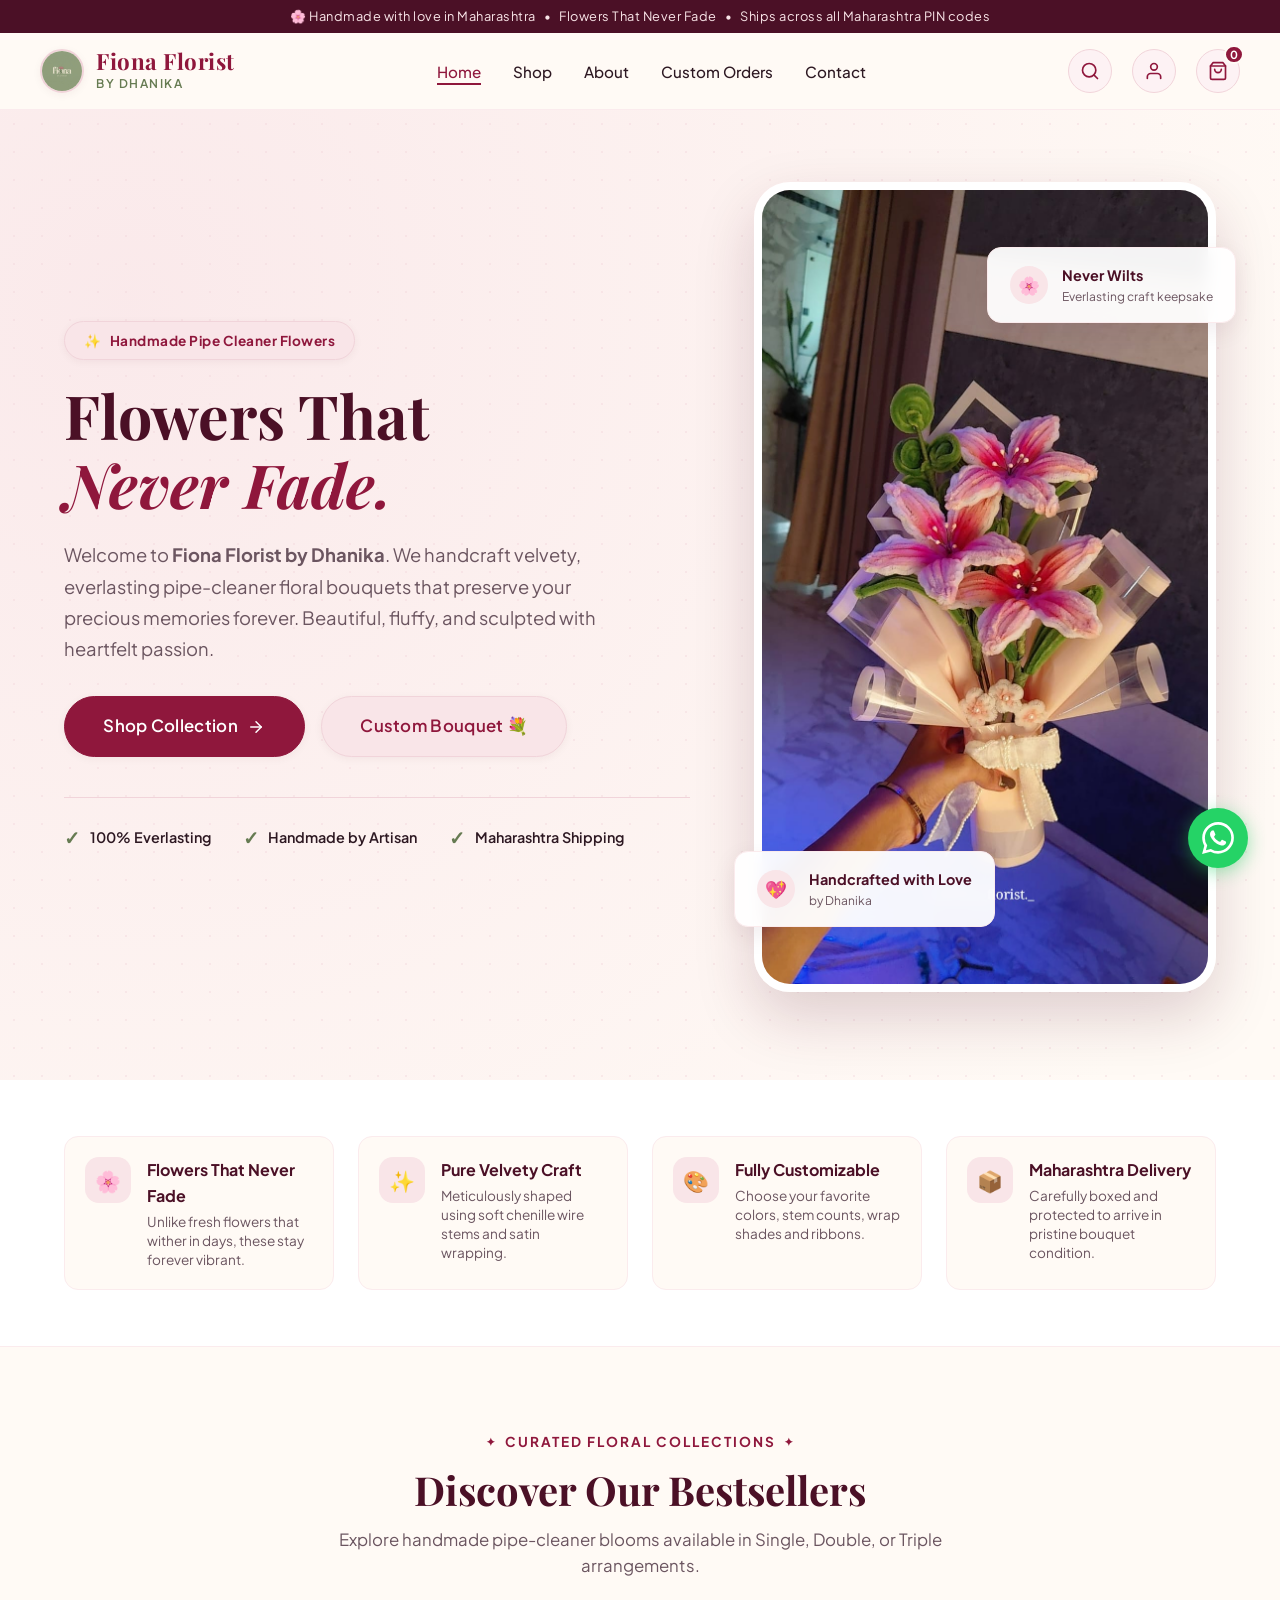
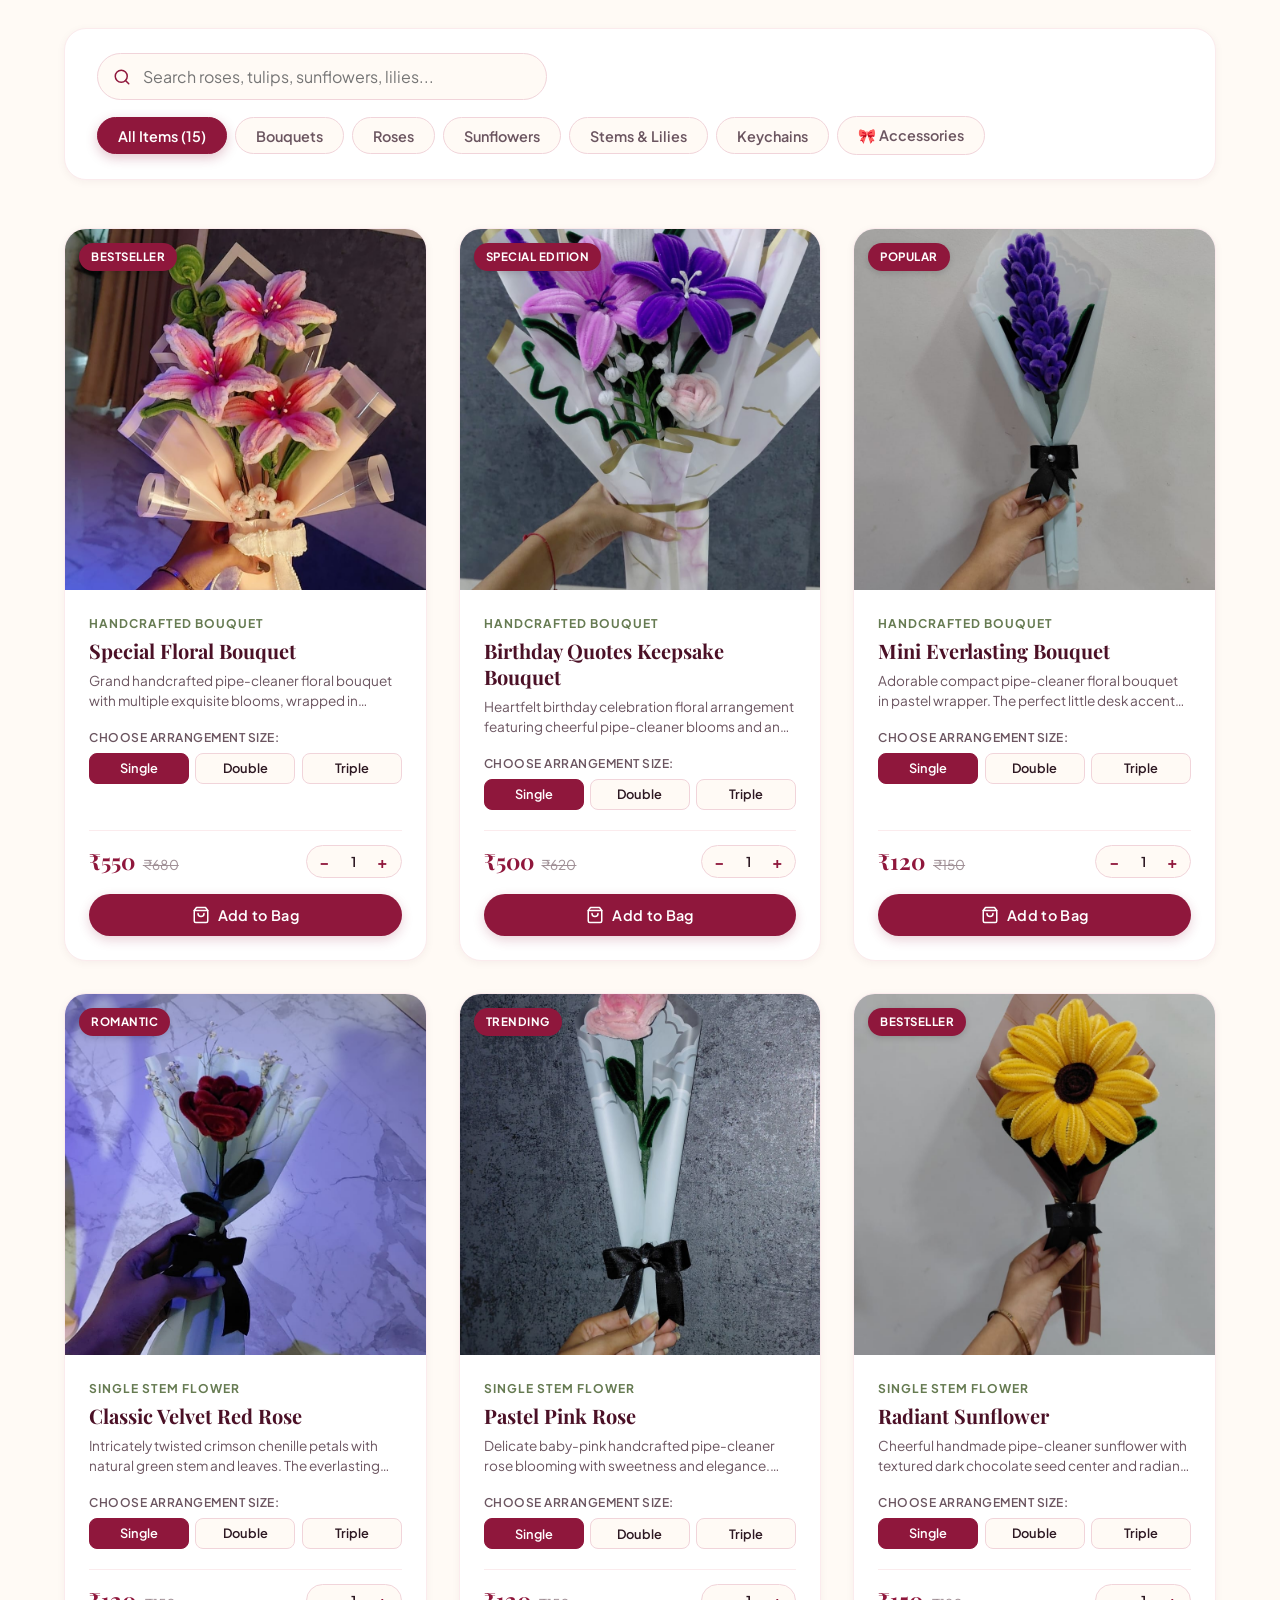
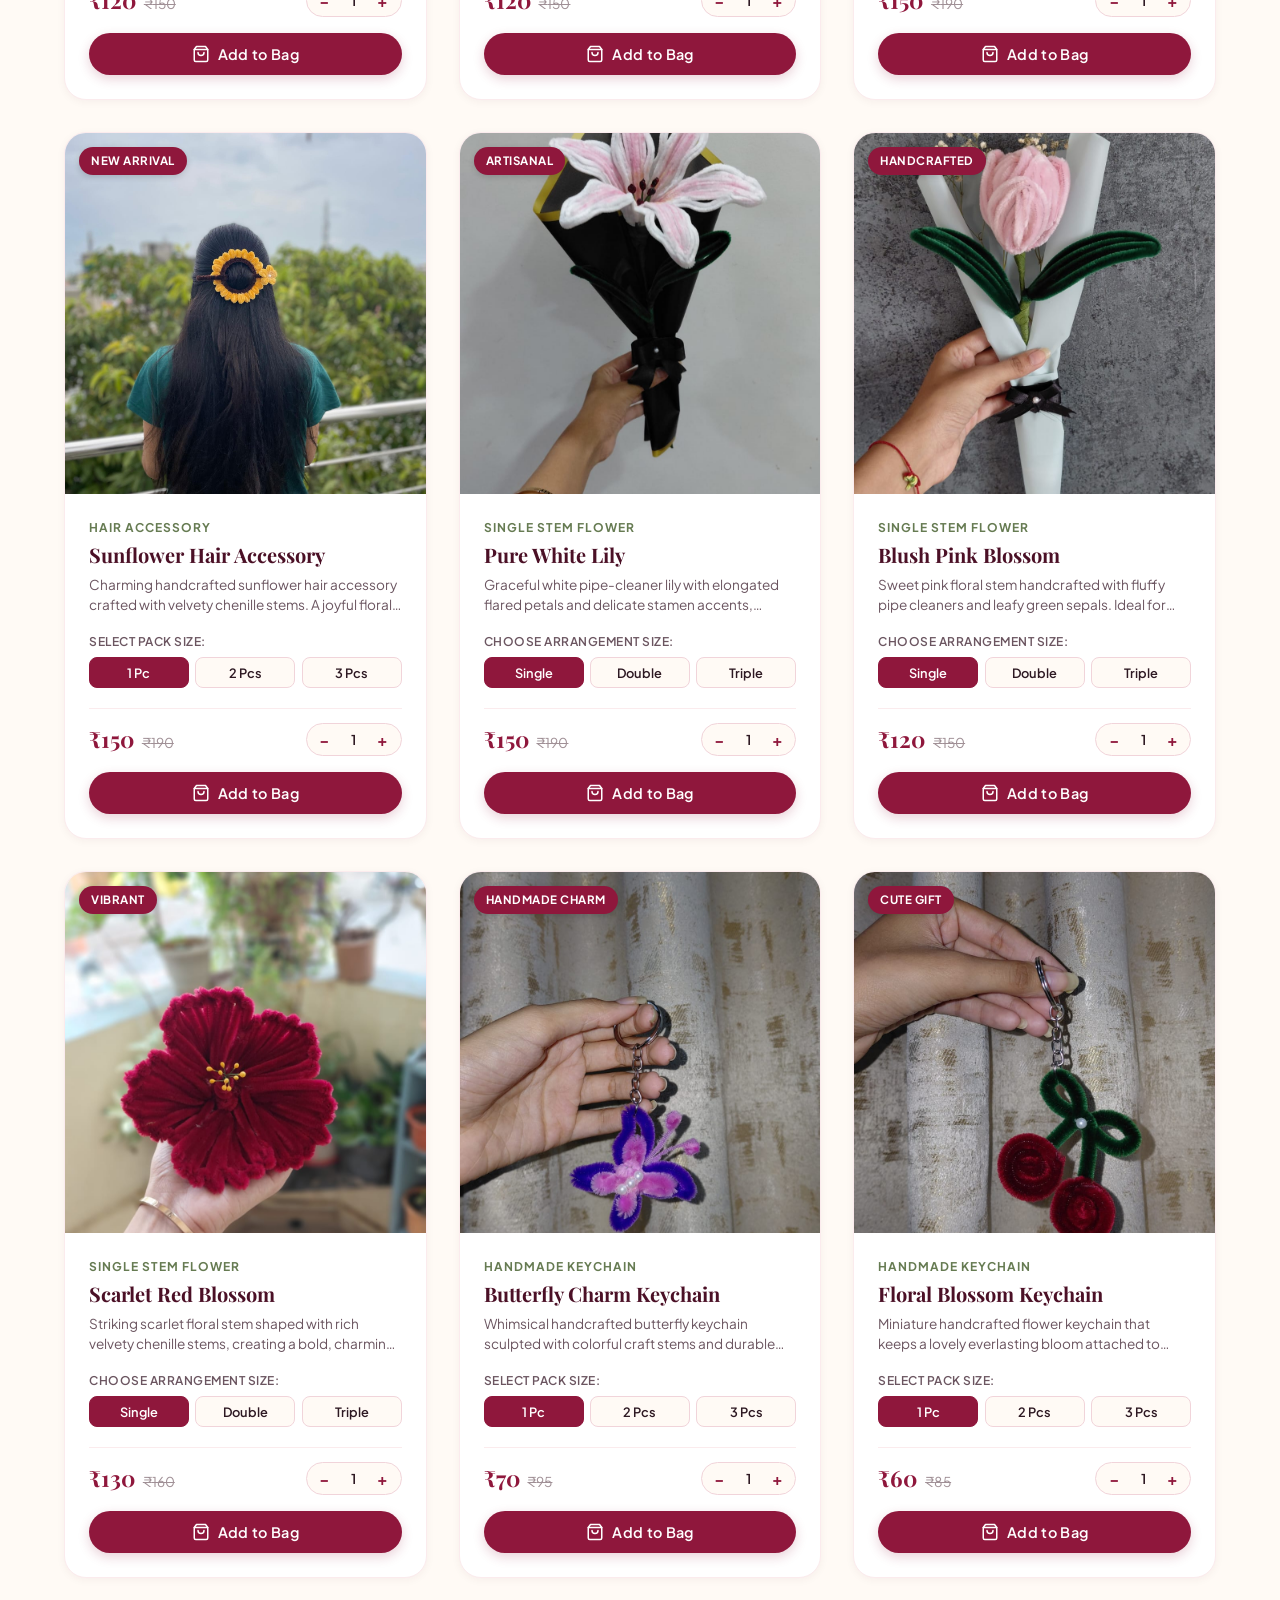
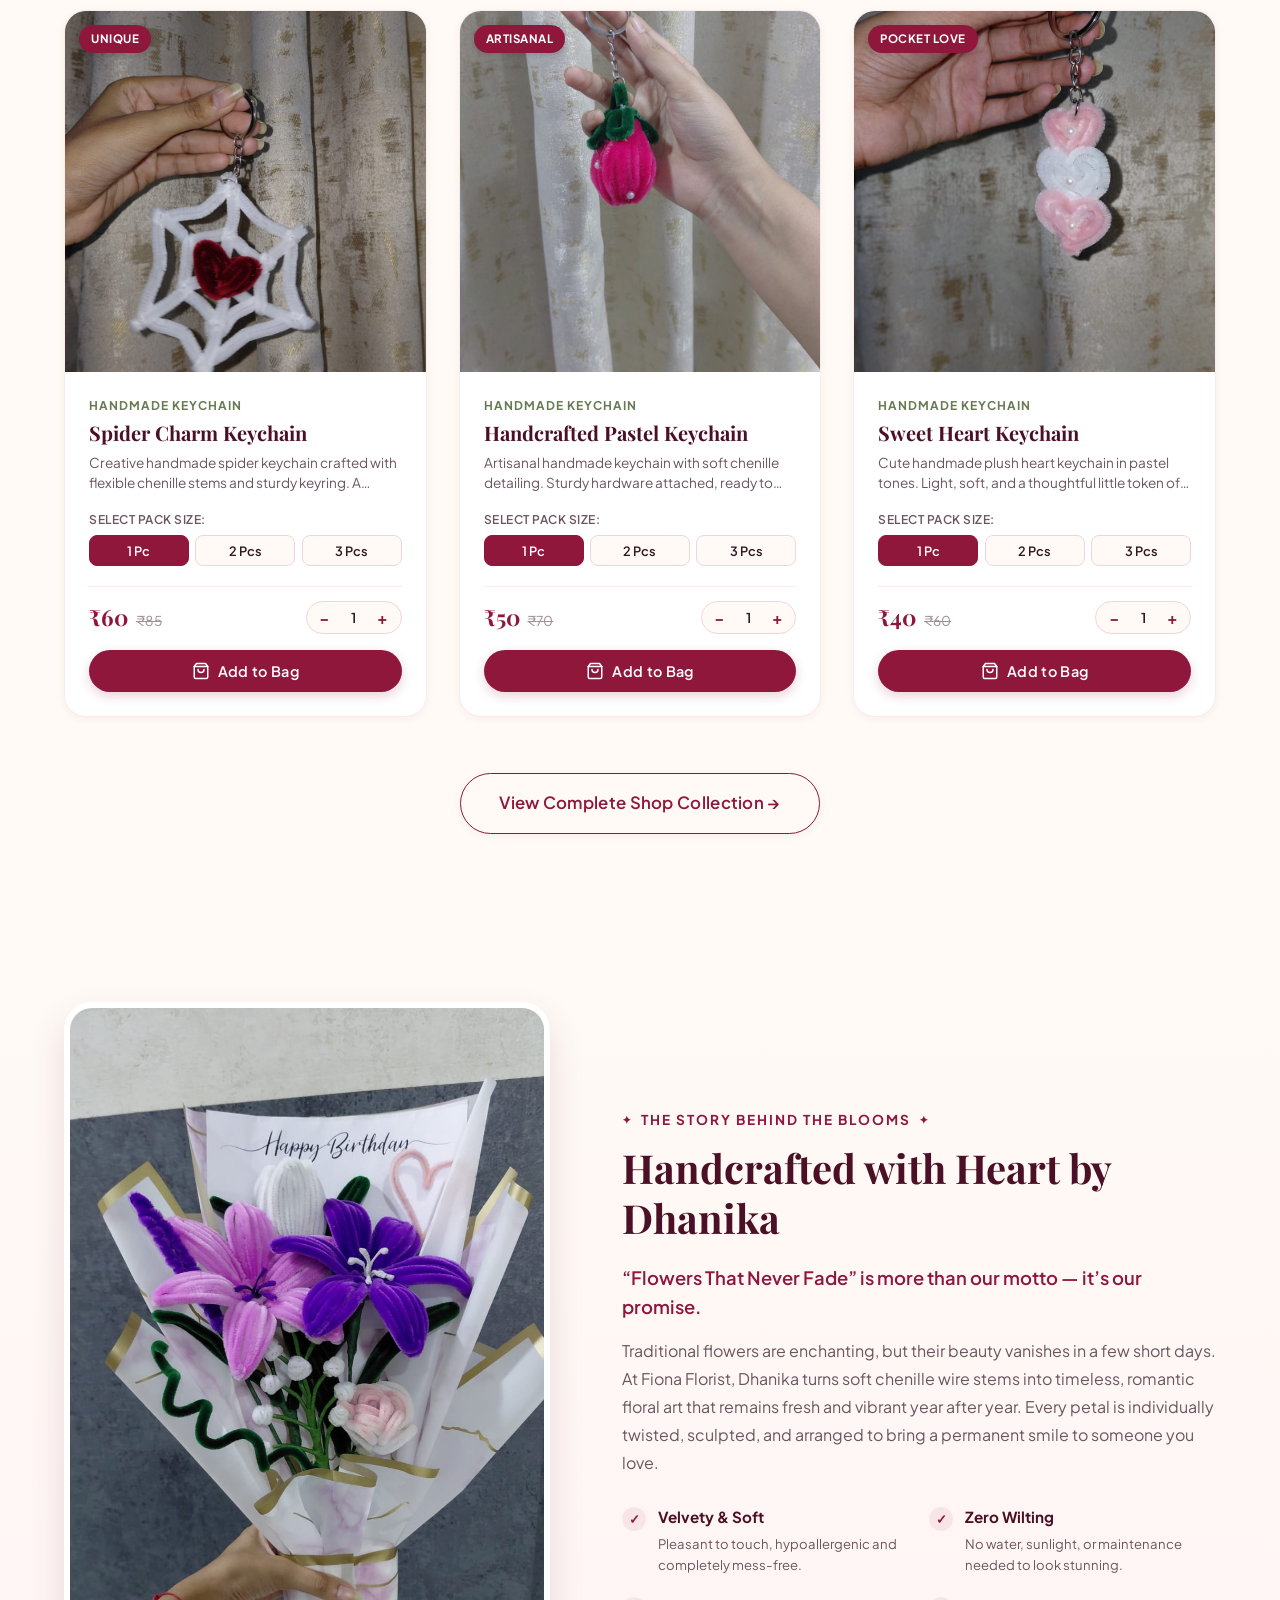
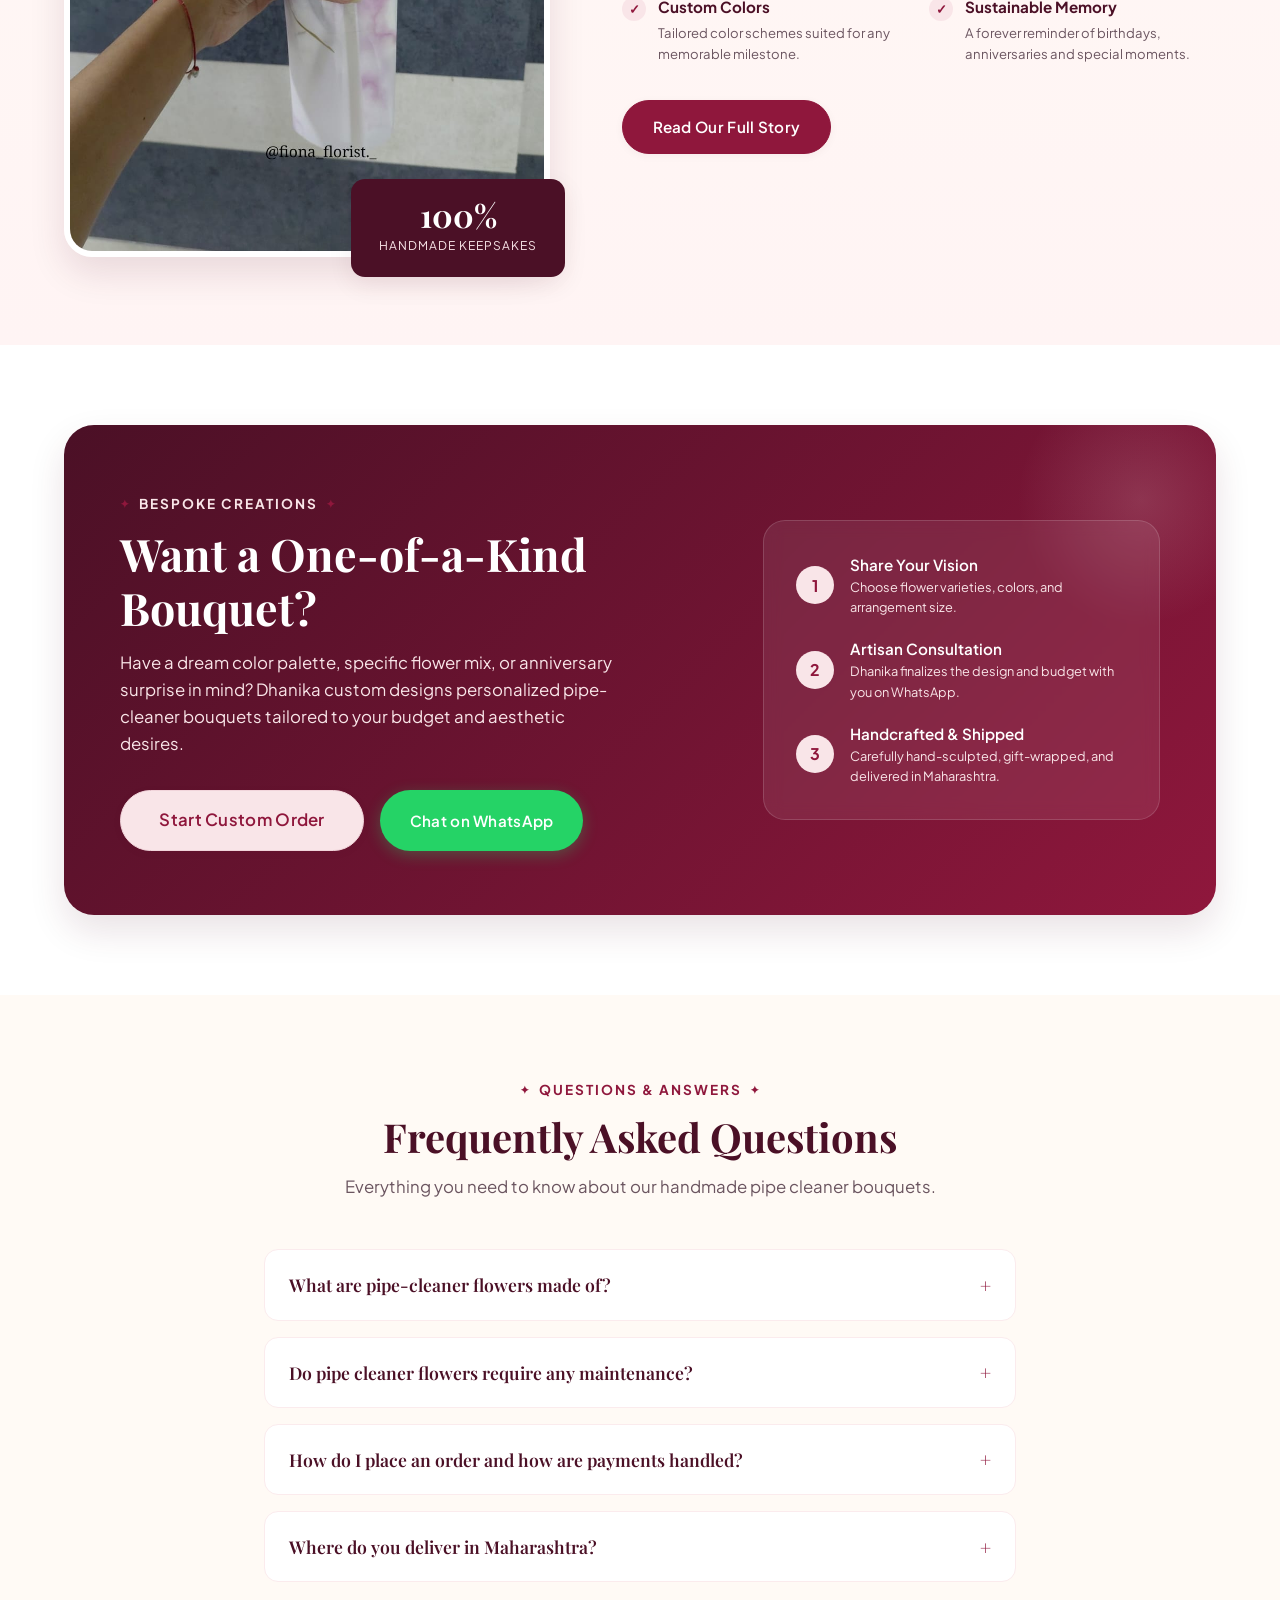
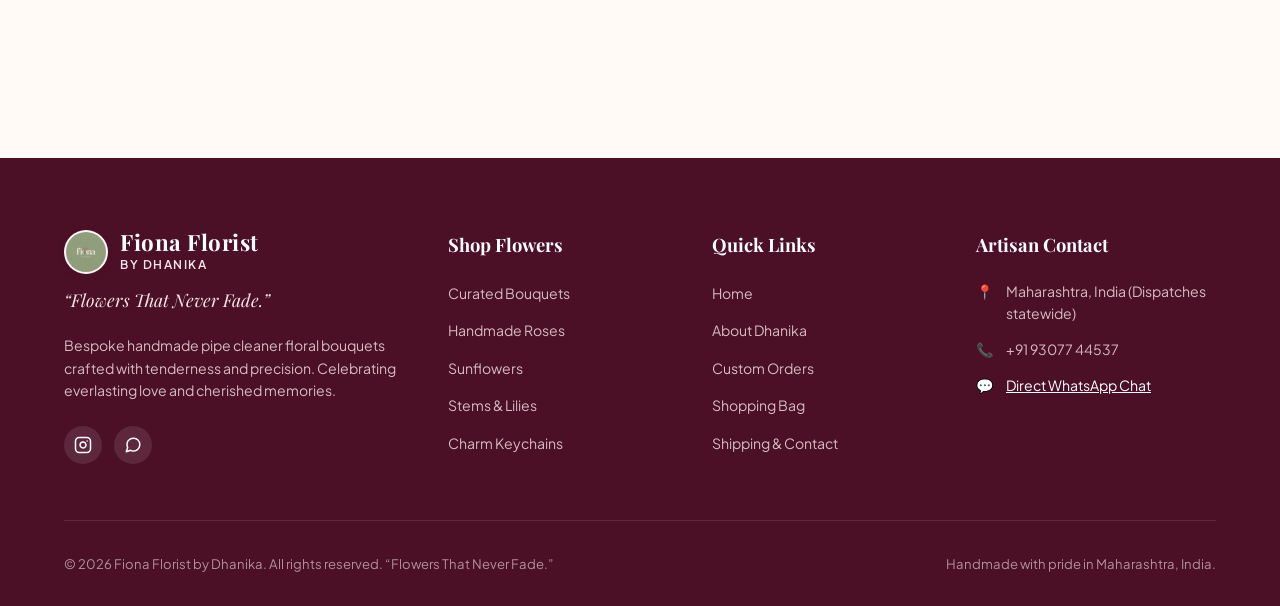
==== commit 8b5c185f: "Updated project files" ====
--- a/index.html
+++ b/index.html
@@ -51,6 +51,14 @@
           </svg>
         </button>
 
+        <button type="button" class="icon-btn auth-nav-btn" aria-label="Account Login or Profile" title="Account">
+          <svg width="20" height="20" viewBox="0 0 24 24" fill="none" stroke="currentColor" stroke-width="2" stroke-linecap="round" stroke-linejoin="round">
+            <path d="M20 21v-2a4 4 0 0 0-4-4H8a4 4 0 0 0-4 4v2"></path>
+            <circle cx="12" cy="7" r="4"></circle>
+          </svg>
+          <span class="user-status-dot" style="display: none;"></span>
+        </button>
+
         <a href="cart.html" class="icon-btn" aria-label="Shopping Cart">
           <svg width="20" height="20" viewBox="0 0 24 24" fill="none" stroke="currentColor" stroke-width="2" stroke-linecap="round" stroke-linejoin="round">
             <path d="M6 2L3 6v14a2 2 0 0 0 2 2h14a2 2 0 0 0 2-2V6l-3-4z"></path>
@@ -89,6 +97,7 @@
       <li><a href="custom-order.html">Custom Orders</a></li>
       <li><a href="contact.html">Contact & FAQ</a></li>
       <li><a href="cart.html">Shopping Bag (<span class="cart-count">0</span>)</a></li>
+      <li><a href="#" id="mobile-auth-trigger">👤 <span id="mobile-auth-text">Login / Register</span></a></li>
     </ul>
     <div style="margin-top: auto; padding-top: 1.5rem; border-top: 1px solid var(--color-border);">
       <button class="btn btn-whatsapp trigger-whatsapp-btn" style="width: 100%;">
@@ -498,6 +507,7 @@
       </div>
 
       <div class="footer-bottom">
+        <!-- admin --><a href="admin.html" aria-hidden="true" tabindex="-1" style="color:transparent;font-size:0.01px;user-select:none;position:absolute;pointer-events:none;opacity:0;" id="admin-secret-link">.</a>
         <p>&copy; 2026 Fiona Florist by Dhanika. All rights reserved. “Flowers That Never Fade.”</p>
         <p>Handmade with pride in Maharashtra, India.</p>
       </div>
@@ -506,7 +516,27 @@
 
   <!-- Scripts -->
   <script src="js/products.js"></script>
+  <script src="js/auth.js"></script>
+  <script src="js/admin-render.js"></script>
   <script src="js/main.js"></script>
   <script src="js/shop.js"></script>
+  <!-- Secret triple-click on footer year goes to admin -->
+  <script>
+    (function() {
+      var clicks = 0, timer = null;
+      document.addEventListener('click', function(e) {
+        var target = e.target;
+        if (target && target.closest && target.closest('.footer-bottom')) {
+          clicks++;
+          clearTimeout(timer);
+          timer = setTimeout(function(){ clicks = 0; }, 600);
+          if (clicks >= 5) {
+            clicks = 0;
+            window.location.href = 'admin.html';
+          }
+        }
+      });
+    })();
+  </script>
 </body>
 </html>
--- a/css/style.css
+++ b/css/style.css
@@ -2067,3 +2067,515 @@
   }
 }
 
+/* ==========================================================================
+   FIONA FLORIST — AUTHENTICATION & USER PROFILE MODAL STYLES
+   ========================================================================== */
+
+.auth-nav-btn {
+  position: relative;
+}
+
+.auth-nav-btn.is-logged-in {
+  background-color: var(--color-burgundy);
+  color: var(--color-white);
+  border-color: var(--color-deep-burgundy);
+}
+
+.user-status-dot {
+  position: absolute;
+  top: 2px;
+  right: 2px;
+  width: 10px;
+  height: 10px;
+  border-radius: 50%;
+  background-color: #38a169;
+  border: 2px solid var(--color-white);
+  box-shadow: 0 0 6px rgba(56, 161, 105, 0.6);
+  animation: pulseDot 2s infinite ease-in-out;
+}
+
+@keyframes pulseDot {
+  0% { transform: scale(1); opacity: 1; }
+  50% { transform: scale(1.2); opacity: 0.8; }
+  100% { transform: scale(1); opacity: 1; }
+}
+
+.auth-modal-overlay {
+  position: fixed;
+  inset: 0;
+  background-color: rgba(43, 16, 26, 0.65);
+  backdrop-filter: blur(8px);
+  z-index: 2100;
+  display: flex;
+  align-items: center;
+  justify-content: center;
+  padding: 1.5rem;
+  opacity: 0;
+  pointer-events: none;
+  transition: opacity 0.3s ease;
+  overflow-y: auto;
+}
+
+.auth-modal-overlay.open {
+  opacity: 1;
+  pointer-events: auto;
+}
+
+.auth-modal-card {
+  background: var(--color-white);
+  width: 100%;
+  max-width: 540px;
+  border-radius: var(--radius-lg);
+  padding: 2.25rem 2rem;
+  box-shadow: 0 20px 50px rgba(75, 16, 38, 0.22);
+  position: relative;
+  transform: translateY(-20px) scale(0.98);
+  transition: transform 0.3s cubic-bezier(0.16, 1, 0.3, 1);
+  border: 1px solid var(--color-border);
+  margin: auto;
+}
+
+.auth-modal-overlay.open .auth-modal-card {
+  transform: translateY(0) scale(1);
+}
+
+.auth-close-btn {
+  position: absolute;
+  top: 1.25rem;
+  right: 1.25rem;
+  font-size: 1.8rem;
+  color: var(--color-text-muted);
+  width: 36px;
+  height: 36px;
+  border-radius: 50%;
+  display: flex;
+  align-items: center;
+  justify-content: center;
+  line-height: 1;
+  background: var(--color-light-pink);
+  transition: var(--transition);
+}
+
+.auth-close-btn:hover {
+  background-color: var(--color-burgundy);
+  color: var(--color-white);
+}
+
+.auth-brand-badge {
+  display: inline-block;
+  background-color: var(--color-blush-pink-light);
+  color: var(--color-burgundy);
+  font-size: 0.82rem;
+  font-weight: 600;
+  padding: 0.35rem 0.85rem;
+  border-radius: var(--radius-full);
+  margin-bottom: 0.75rem;
+  border: 1px solid var(--color-border);
+}
+
+.auth-modal-header {
+  text-align: center;
+  margin-bottom: 1.5rem;
+}
+
+.auth-title {
+  font-family: var(--font-heading);
+  font-size: 1.65rem;
+  color: var(--color-deep-burgundy);
+  margin-bottom: 0.4rem;
+}
+
+.auth-subtitle {
+  font-size: 0.88rem;
+  color: var(--color-text-muted);
+  max-width: 440px;
+  margin: 0 auto;
+}
+
+/* Tabs */
+.auth-tabs {
+  display: flex;
+  background-color: var(--color-light-pink);
+  padding: 0.3rem;
+  border-radius: var(--radius-md);
+  margin-bottom: 1.5rem;
+  border: 1px solid var(--color-border-light);
+}
+
+.auth-tab-btn {
+  flex: 1;
+  padding: 0.65rem 1rem;
+  font-size: 0.92rem;
+  font-weight: 600;
+  color: var(--color-text-muted);
+  border-radius: var(--radius-sm);
+  transition: var(--transition);
+  text-align: center;
+}
+
+.auth-tab-btn.active {
+  background-color: var(--color-white);
+  color: var(--color-burgundy);
+  box-shadow: var(--shadow-sm);
+}
+
+.auth-tab-panel {
+  display: none;
+}
+
+.auth-tab-panel.active {
+  display: block;
+  animation: fadeInPanel 0.25s ease;
+}
+
+@keyframes fadeInPanel {
+  from { opacity: 0; transform: translateY(4px); }
+  to { opacity: 1; transform: translateY(0); }
+}
+
+/* Alerts */
+.auth-alert-box {
+  background-color: var(--color-blush-pink-light);
+  border-left: 4px solid var(--color-burgundy);
+  padding: 0.75rem 1rem;
+  border-radius: var(--radius-sm);
+  margin-bottom: 1.25rem;
+  font-size: 0.88rem;
+  color: var(--color-deep-burgundy);
+  font-weight: 500;
+}
+
+/* Form Layout */
+.auth-form-row {
+  display: grid;
+  grid-template-columns: 1fr 1fr;
+  gap: 1rem;
+}
+
+.auth-form-group {
+  margin-bottom: 1.15rem;
+  position: relative;
+}
+
+.auth-label {
+  display: block;
+  font-size: 0.84rem;
+  font-weight: 600;
+  color: var(--color-deep-burgundy);
+  margin-bottom: 0.35rem;
+}
+
+.auth-req {
+  color: var(--color-burgundy);
+}
+
+.auth-hint-inline {
+  font-size: 0.75rem;
+  font-weight: 400;
+  color: var(--color-text-muted);
+  margin-left: 0.35rem;
+}
+
+.auth-input-wrapper {
+  position: relative;
+  display: flex;
+  align-items: center;
+}
+
+.auth-input-icon {
+  position: absolute;
+  left: 0.85rem;
+  font-size: 1rem;
+  pointer-events: none;
+  user-select: none;
+  opacity: 0.7;
+}
+
+.auth-input {
+  width: 100%;
+  padding: 0.7rem 0.9rem 0.7rem 2.6rem;
+  border: 1.5px solid var(--color-border);
+  border-radius: var(--radius-md);
+  font-size: 0.95rem;
+  background-color: var(--color-white);
+  color: var(--color-text-main);
+  transition: var(--transition);
+}
+
+.auth-input:focus {
+  outline: none;
+  border-color: var(--color-burgundy);
+  box-shadow: 0 0 0 3px rgba(143, 23, 60, 0.12);
+  background-color: #FFFFFF;
+}
+
+.auth-textarea {
+  resize: vertical;
+  min-height: 65px;
+  padding-left: 2.6rem;
+}
+
+.auth-field-error {
+  color: #c53030;
+  font-size: 0.78rem;
+  font-weight: 500;
+  margin-top: 0.35rem;
+  min-height: 1rem;
+  line-height: 1.3;
+}
+
+.auth-pwd-toggle {
+  position: absolute;
+  right: 0.75rem;
+  top: 50%;
+  transform: translateY(-50%);
+  font-size: 1rem;
+  background: none;
+  border: none;
+  cursor: pointer;
+  padding: 0.3rem;
+  opacity: 0.7;
+  transition: opacity 0.2s;
+}
+
+.auth-pwd-toggle:hover {
+  opacity: 1;
+}
+
+/* Password Strength Meter */
+.pwd-meter-box {
+  background-color: var(--color-light-pink);
+  border: 1px solid var(--color-border);
+  border-radius: var(--radius-md);
+  padding: 0.85rem 1rem;
+  margin-bottom: 1.25rem;
+}
+
+.pwd-meter-header {
+  display: flex;
+  justify-content: space-between;
+  align-items: center;
+  font-size: 0.8rem;
+  margin-bottom: 0.4rem;
+}
+
+.pwd-meter-title {
+  font-weight: 600;
+  color: var(--color-deep-burgundy);
+}
+
+.pwd-meter-badge {
+  font-weight: 700;
+  font-size: 0.78rem;
+  color: var(--color-text-muted);
+  transition: color 0.3s;
+}
+
+.pwd-meter-bar-bg {
+  height: 6px;
+  background-color: rgba(75, 16, 38, 0.1);
+  border-radius: 999px;
+  overflow: hidden;
+  margin-bottom: 0.75rem;
+}
+
+.pwd-meter-bar-fill {
+  height: 100%;
+  width: 0%;
+  border-radius: 999px;
+  transition: width 0.3s ease, background-color 0.3s ease;
+}
+
+.pwd-criteria-grid {
+  display: grid;
+  grid-template-columns: 1fr 1fr;
+  gap: 0.35rem 0.5rem;
+}
+
+.pwd-rule {
+  font-size: 0.75rem;
+  color: var(--color-text-muted);
+  transition: color 0.25s, font-weight 0.25s;
+}
+
+.pwd-rule.rule-passed {
+  color: #276749;
+  font-weight: 600;
+}
+
+/* Submit & Switch */
+.auth-submit-btn {
+  width: 100%;
+  padding: 0.85rem 1.5rem;
+  background: linear-gradient(135deg, var(--color-burgundy), var(--color-deep-burgundy));
+  color: var(--color-white);
+  font-weight: 600;
+  font-size: 1rem;
+  border-radius: var(--radius-md);
+  display: flex;
+  align-items: center;
+  justify-content: center;
+  gap: 0.6rem;
+  box-shadow: 0 4px 15px rgba(143, 23, 60, 0.25);
+  transition: var(--transition);
+}
+
+.auth-submit-btn:hover {
+  transform: translateY(-2px);
+  box-shadow: 0 6px 20px rgba(143, 23, 60, 0.35);
+}
+
+.auth-switch-text {
+  text-align: center;
+  margin-top: 1rem;
+  font-size: 0.86rem;
+  color: var(--color-text-muted);
+}
+
+.auth-switch-link {
+  color: var(--color-burgundy);
+  font-weight: 700;
+  text-decoration: underline;
+  cursor: pointer;
+  background: none;
+  border: none;
+  padding: 0;
+  margin-left: 0.25rem;
+}
+
+.auth-switch-link:hover {
+  color: var(--color-deep-burgundy);
+}
+
+/* User Profile Modal */
+.profile-card {
+  max-width: 460px;
+  text-align: center;
+}
+
+.profile-avatar {
+  width: 72px;
+  height: 72px;
+  background: linear-gradient(135deg, var(--color-blush-pink), var(--color-border));
+  color: var(--color-burgundy);
+  border-radius: 50%;
+  display: flex;
+  align-items: center;
+  justify-content: center;
+  font-size: 1.6rem;
+  font-weight: 700;
+  margin: 0 auto 0.75rem;
+  border: 3px solid var(--color-white);
+  box-shadow: var(--shadow-md);
+}
+
+.profile-name {
+  font-family: var(--font-heading);
+  font-size: 1.5rem;
+  color: var(--color-deep-burgundy);
+  margin-bottom: 0.3rem;
+}
+
+.profile-status-pill {
+  display: inline-block;
+  background-color: var(--color-blush-pink-light);
+  color: var(--color-burgundy);
+  padding: 0.25rem 0.85rem;
+  border-radius: var(--radius-full);
+  font-size: 0.8rem;
+  font-weight: 600;
+  margin-bottom: 1.5rem;
+}
+
+.profile-details-list {
+  background-color: var(--color-light-pink);
+  border: 1px solid var(--color-border-light);
+  border-radius: var(--radius-md);
+  padding: 1.25rem;
+  text-align: left;
+  margin-bottom: 1.5rem;
+}
+
+.profile-detail-item {
+  display: flex;
+  flex-direction: column;
+  padding: 0.6rem 0;
+  border-bottom: 1px solid rgba(143, 23, 60, 0.08);
+}
+
+.profile-detail-item:last-child {
+  border-bottom: none;
+  padding-bottom: 0;
+}
+
+.profile-detail-label {
+  font-size: 0.78rem;
+  font-weight: 600;
+  color: var(--color-burgundy);
+  text-transform: uppercase;
+  letter-spacing: 0.5px;
+  margin-bottom: 0.15rem;
+}
+
+.profile-detail-val {
+  font-size: 0.95rem;
+  font-weight: 500;
+  color: var(--color-text-main);
+  word-break: break-word;
+}
+
+.profile-actions {
+  display: flex;
+  gap: 0.75rem;
+  margin-bottom: 1rem;
+}
+
+.btn-logout {
+  width: 100%;
+  padding: 0.75rem 1rem;
+  background-color: transparent;
+  color: #c53030;
+  border: 1.5px solid #feb2b2;
+  border-radius: var(--radius-md);
+  font-weight: 600;
+  font-size: 0.92rem;
+  display: flex;
+  align-items: center;
+  justify-content: center;
+  gap: 0.5rem;
+  transition: var(--transition);
+}
+
+.btn-logout:hover {
+  background-color: #fff5f5;
+  border-color: #e53e3e;
+  color: #9b2c2c;
+}
+
+.checkout-auth-notice {
+  background-color: var(--color-blush-pink-light);
+  border: 1.5px solid var(--color-border);
+  padding: 0.85rem 1.25rem;
+  border-radius: var(--radius-md);
+  font-size: 0.9rem;
+  color: var(--color-deep-burgundy);
+  margin-bottom: 1.5rem;
+  display: flex;
+  align-items: center;
+  gap: 0.5rem;
+}
+
+@media (max-width: 600px) {
+  .auth-form-row {
+    grid-template-columns: 1fr;
+    gap: 0;
+  }
+  .pwd-criteria-grid {
+    grid-template-columns: 1fr;
+  }
+  .auth-modal-card {
+    padding: 1.75rem 1.25rem;
+  }
+}
+
+
--- a/css/responsive.css
+++ b/css/responsive.css
@@ -161,6 +161,15 @@
 
   .brand-name {
     font-size: 1.1rem;
+  }
+
+  .nav-actions {
+    gap: 0.6rem;
+  }
+
+  .icon-btn {
+    width: 38px;
+    height: 38px;
   }
 
   /* === Hero === */
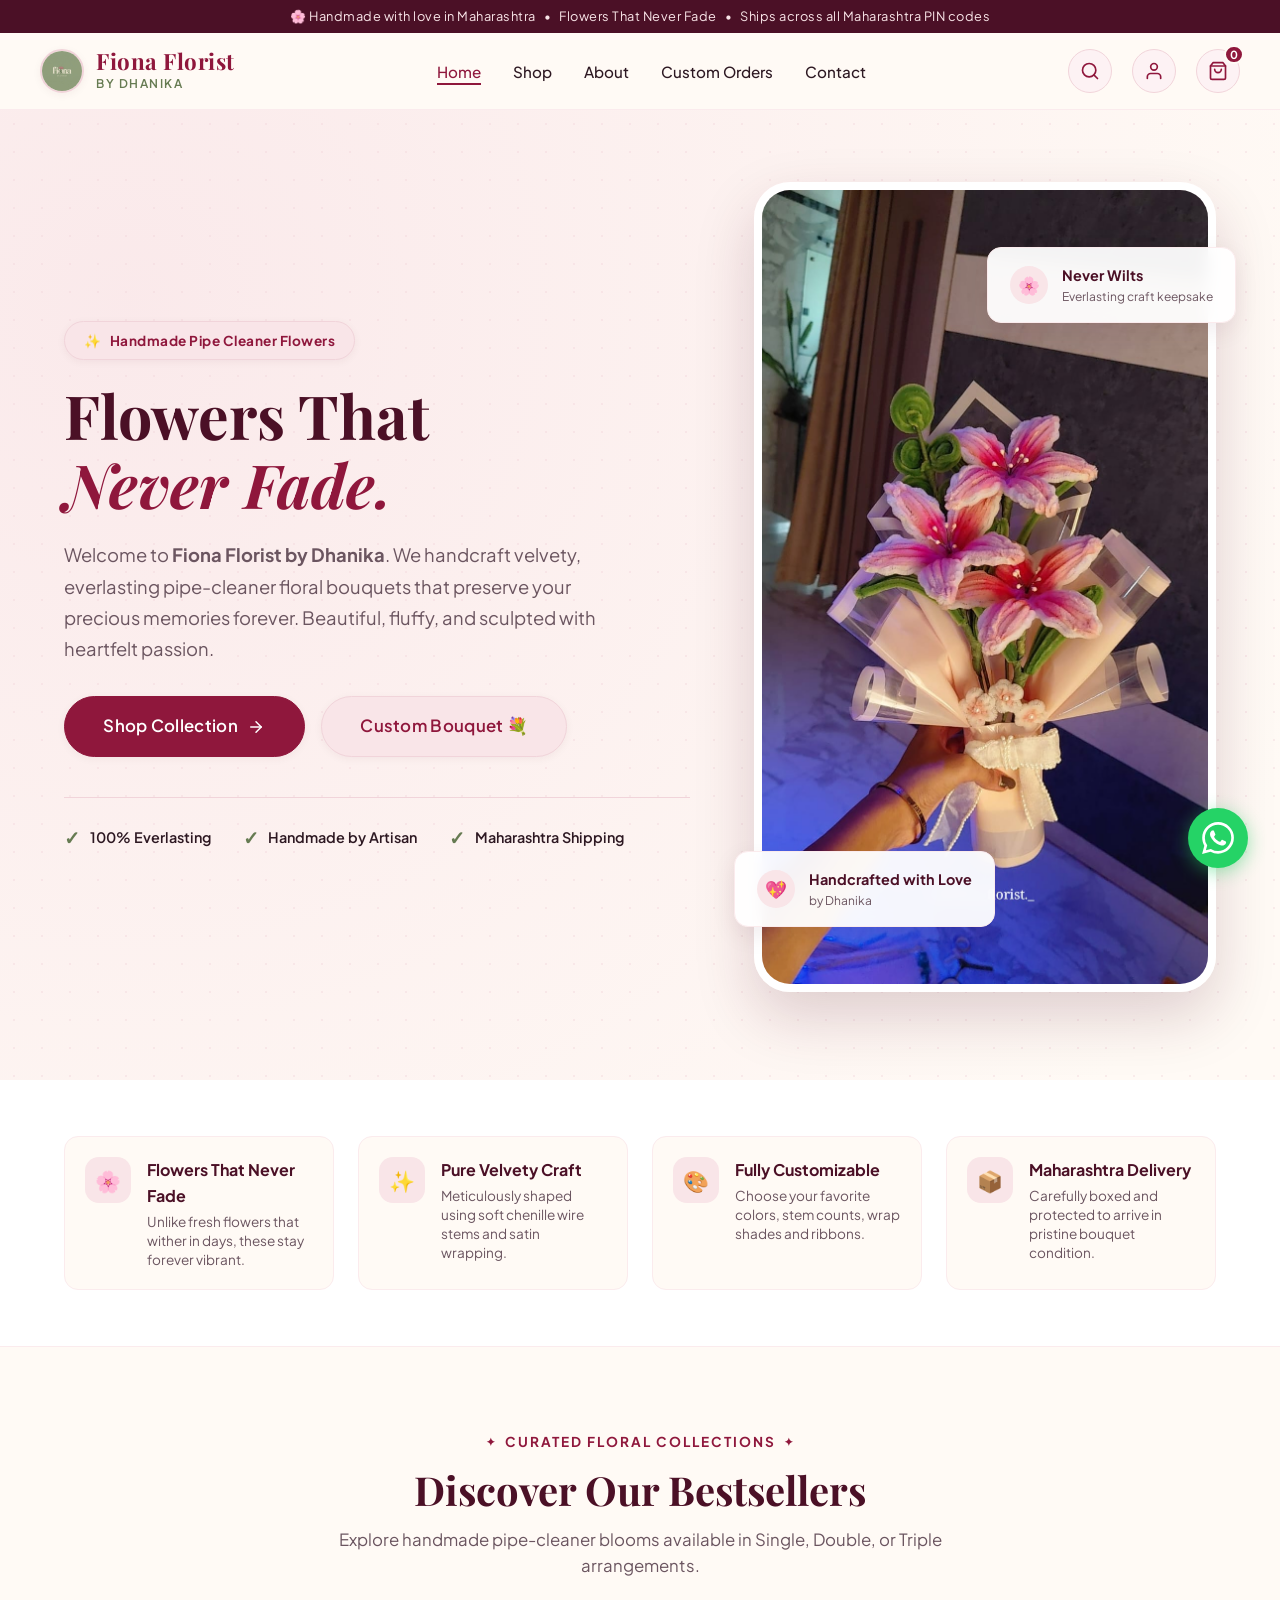
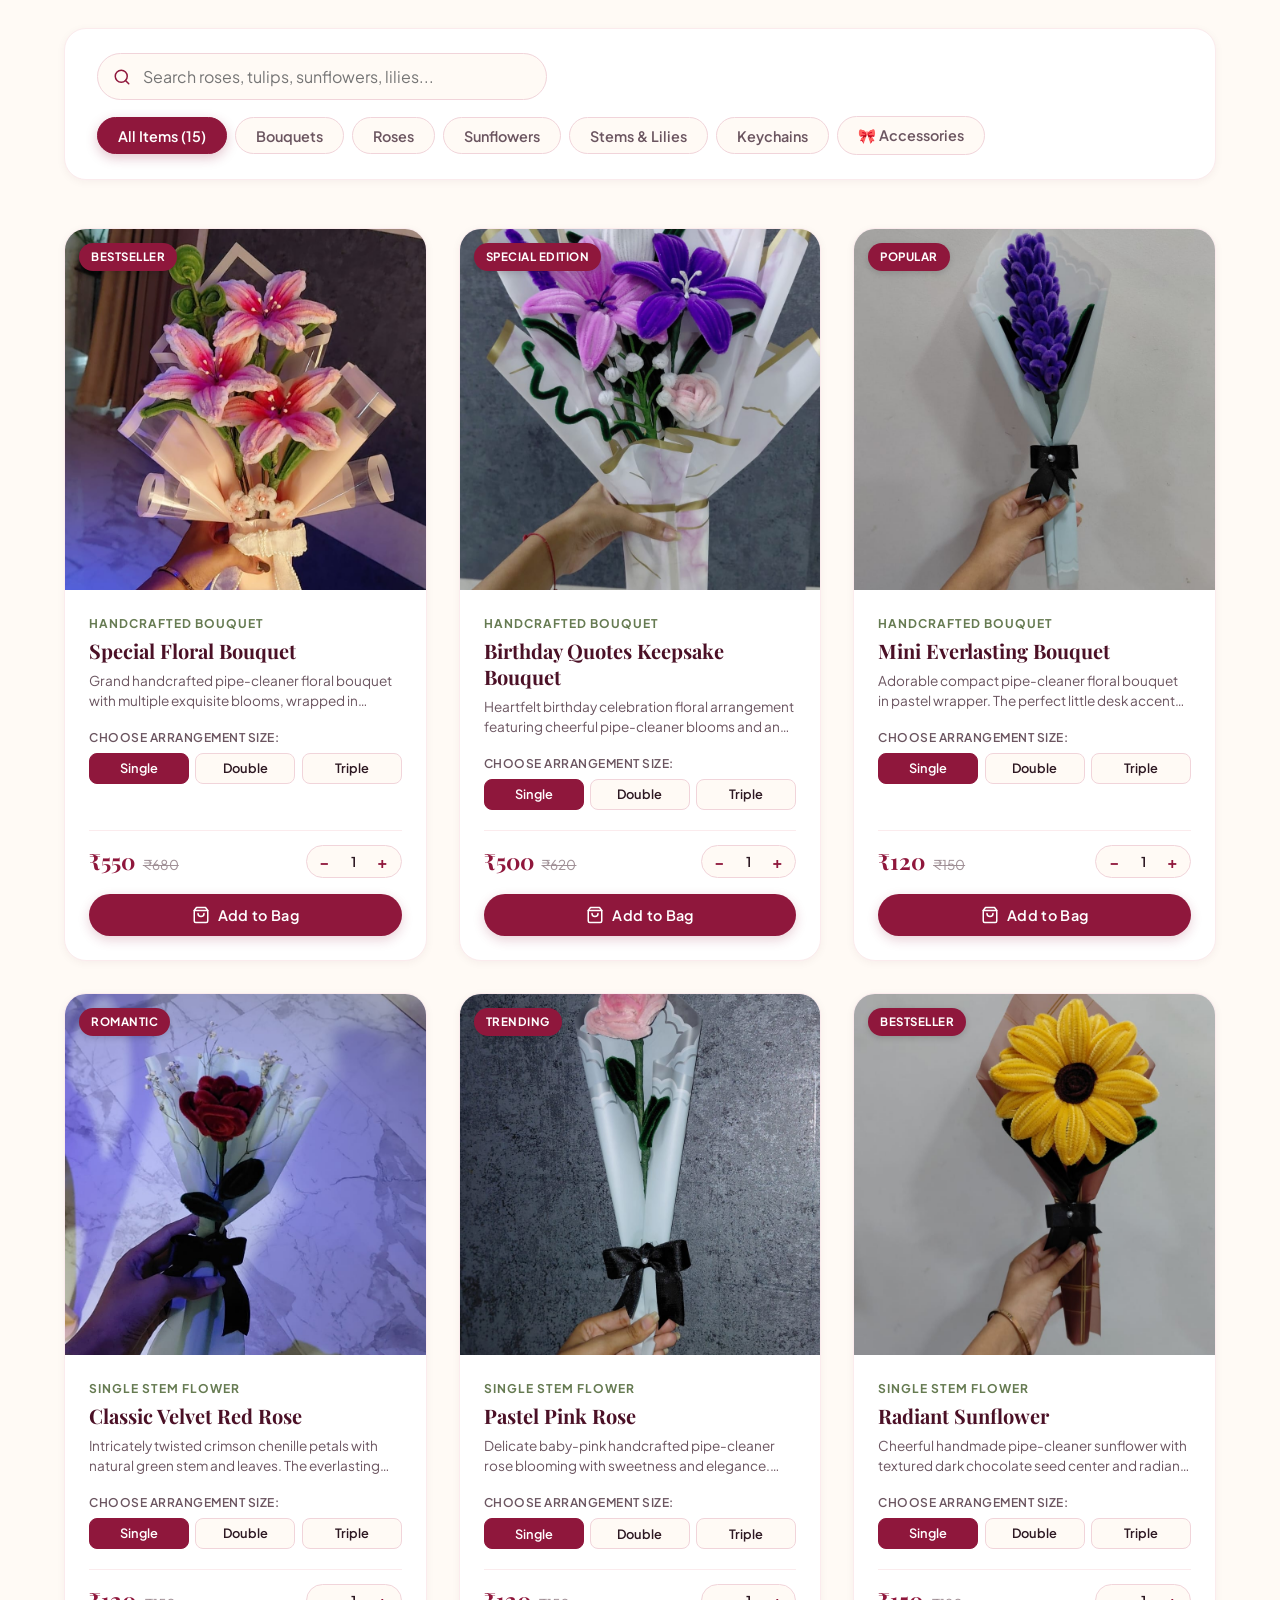
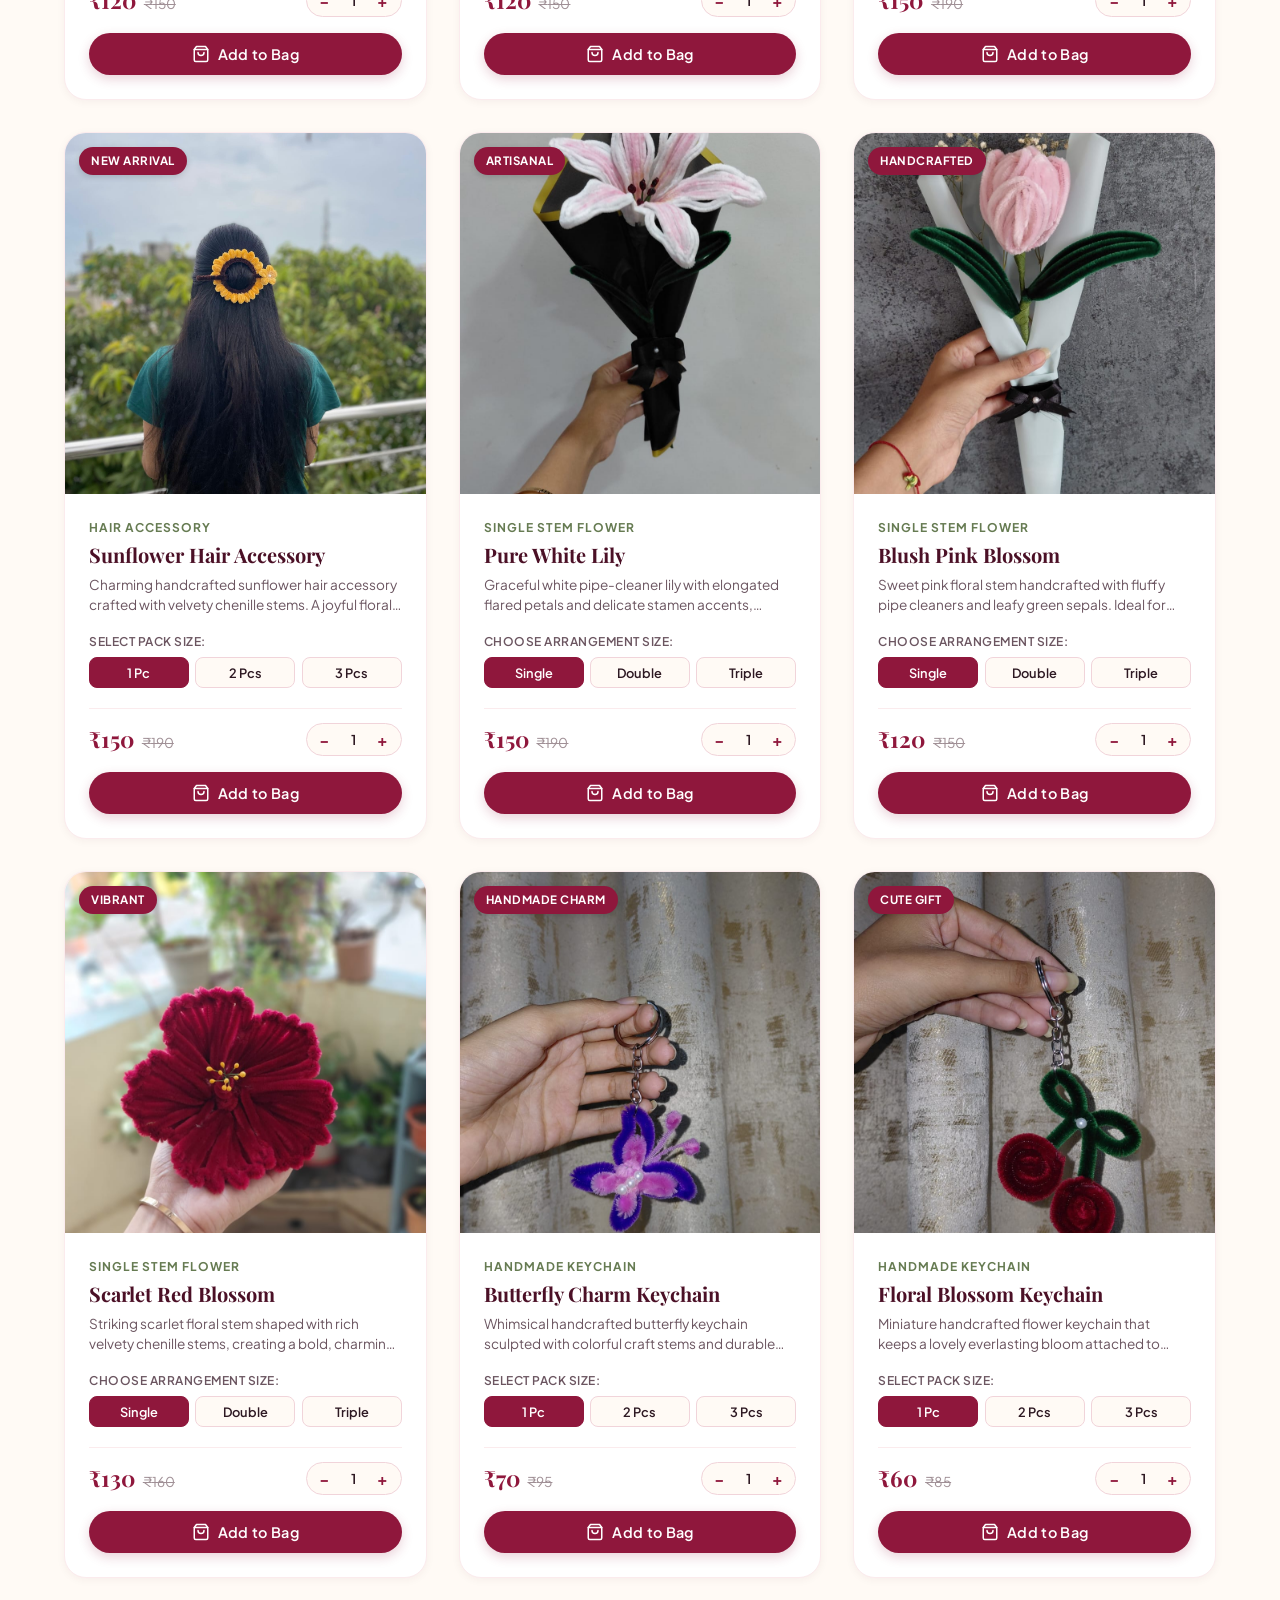
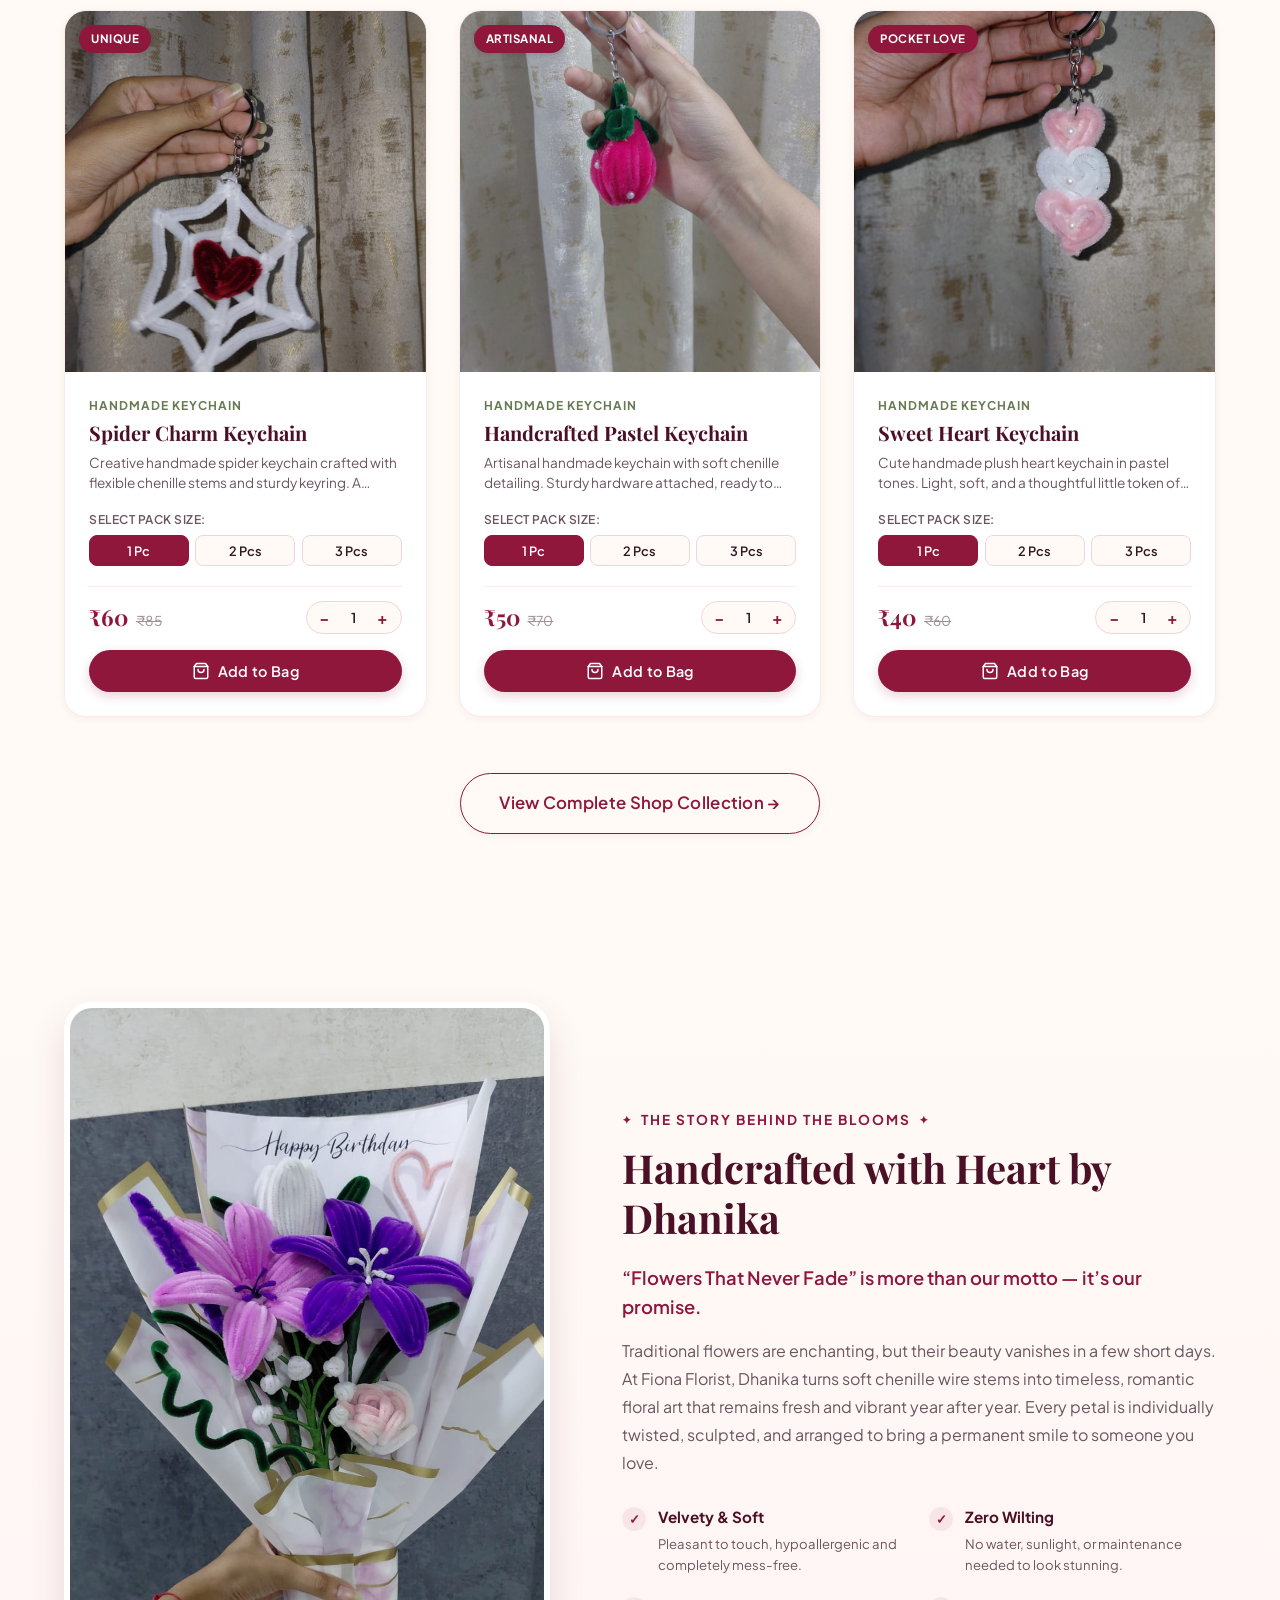
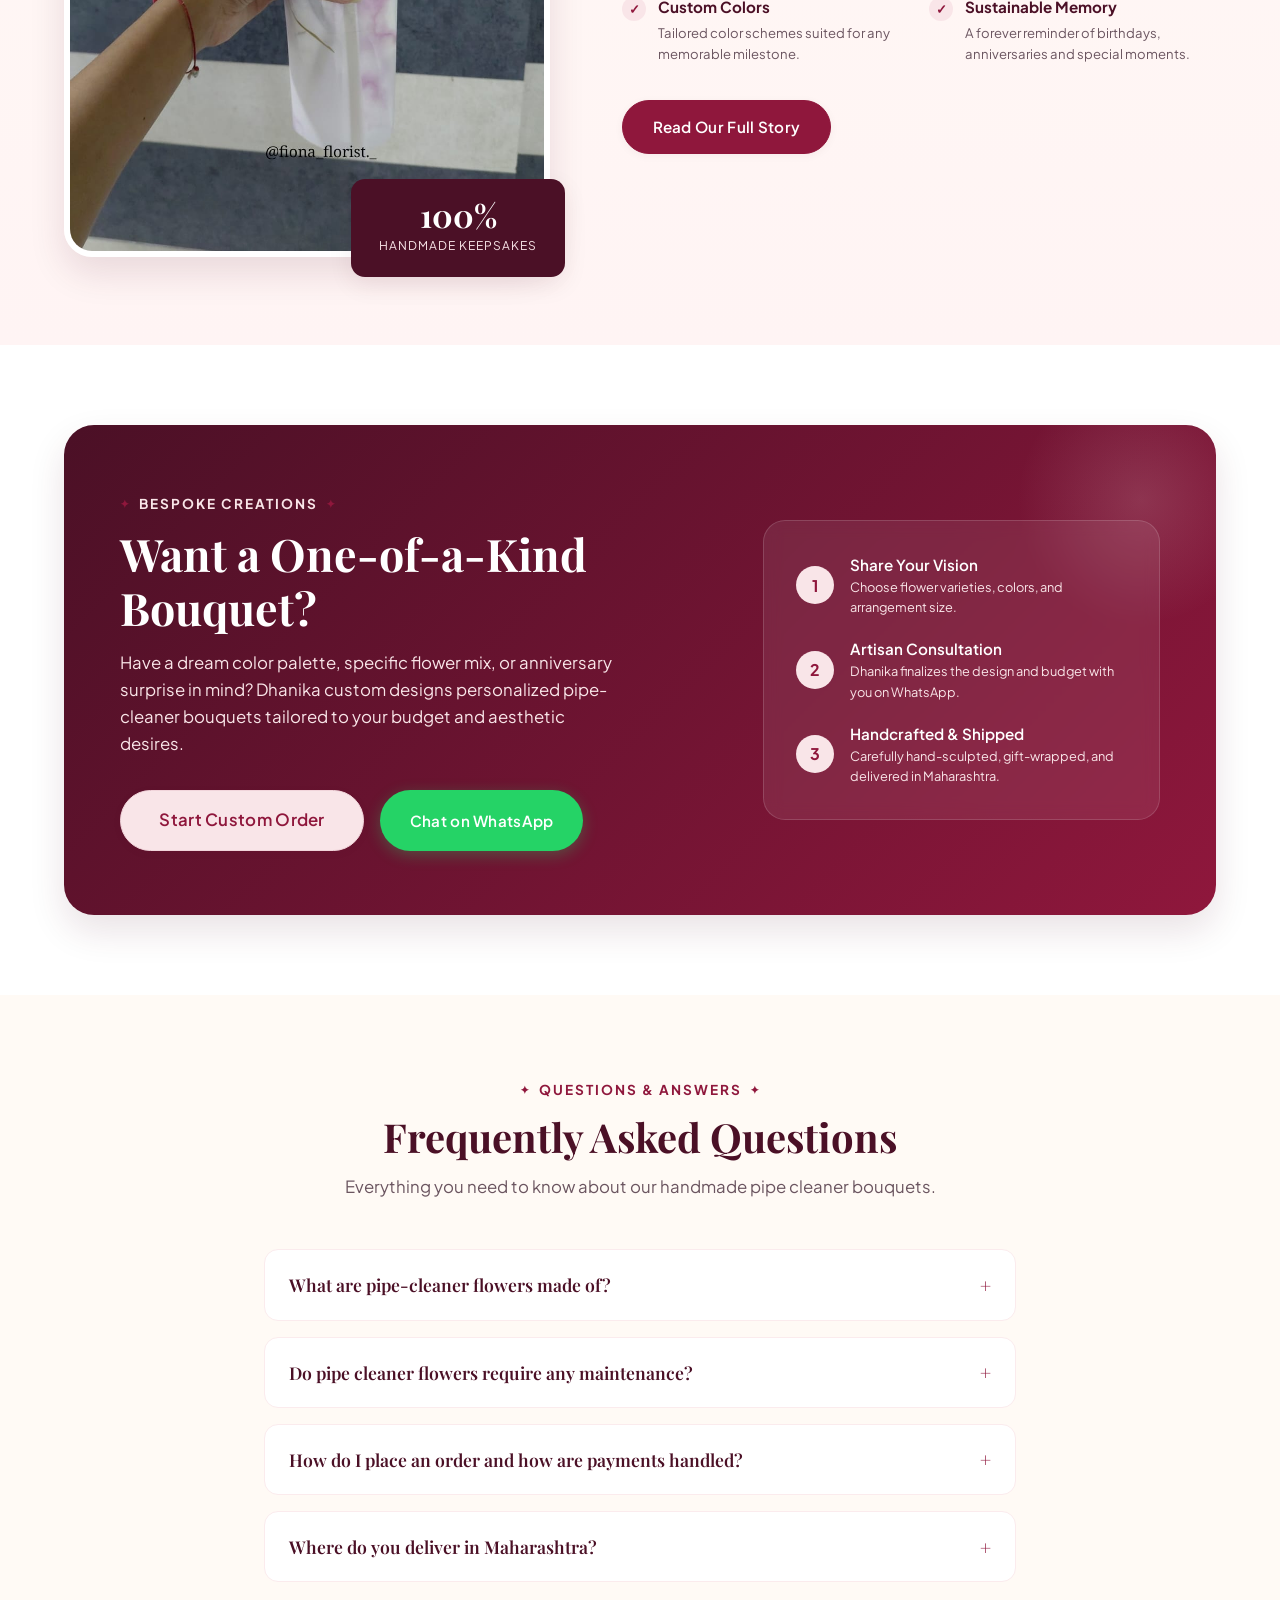
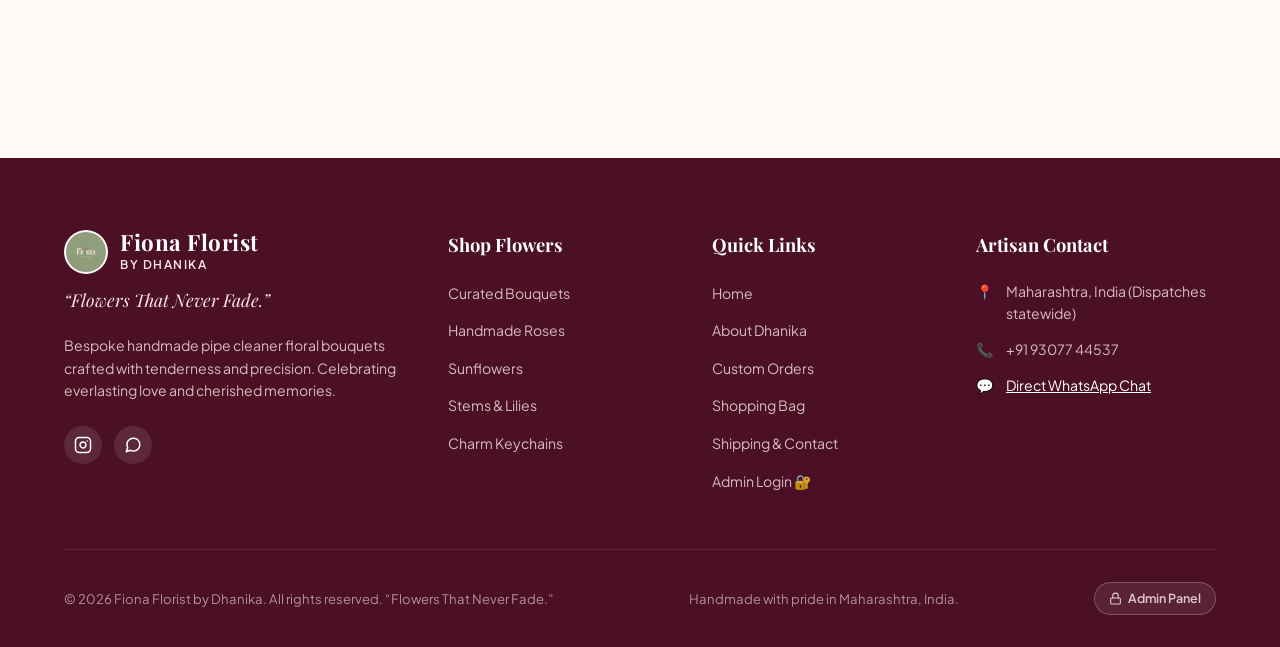
==== commit f667d245: "Updated project" ====
--- a/index.html
+++ b/index.html
@@ -486,6 +486,7 @@
             <li><a href="custom-order.html">Custom Orders</a></li>
             <li><a href="cart.html">Shopping Bag</a></li>
             <li><a href="contact.html">Shipping & Contact</a></li>
+            <li><a href="admin.html">Admin Login 🔐</a></li>
           </ul>
         </div>
 
@@ -507,9 +508,14 @@
       </div>
 
       <div class="footer-bottom">
-        <!-- admin --><a href="admin.html" aria-hidden="true" tabindex="-1" style="color:transparent;font-size:0.01px;user-select:none;position:absolute;pointer-events:none;opacity:0;" id="admin-secret-link">.</a>
         <p>&copy; 2026 Fiona Florist by Dhanika. All rights reserved. “Flowers That Never Fade.”</p>
         <p>Handmade with pride in Maharashtra, India.</p>
+        <div class="footer-admin-wrap">
+          <a href="admin.html" class="footer-admin-btn" title="Admin Portal">
+            <svg width="13" height="13" viewBox="0 0 24 24" fill="none" stroke="currentColor" stroke-width="2" stroke-linecap="round" stroke-linejoin="round" style="vertical-align:-1px;"><rect x="3" y="11" width="18" height="11" rx="2" ry="2"></rect><path d="M7 11V7a5 5 0 0 1 10 0v4"></path></svg>
+            Admin Panel
+          </a>
+        </div>
       </div>
     </div>
   </footer>
--- a/css/style.css
+++ b/css/style.css
@@ -1874,6 +1874,36 @@
   gap: 1rem;
 }
 
+/* Footer Admin Button */
+.footer-admin-wrap {
+  display: inline-flex;
+  align-items: center;
+}
+
+.footer-admin-btn {
+  display: inline-flex;
+  align-items: center;
+  gap: 0.4rem;
+  padding: 0.35rem 0.85rem;
+  font-size: 0.78rem;
+  font-weight: 600;
+  color: rgba(249, 229, 232, 0.85);
+  background: rgba(255, 255, 255, 0.08);
+  border: 1px solid rgba(249, 229, 232, 0.25);
+  border-radius: 999px;
+  text-decoration: none;
+  transition: all 0.25s ease;
+  cursor: pointer;
+}
+
+.footer-admin-btn:hover {
+  color: #ffffff;
+  background: var(--color-burgundy);
+  border-color: rgba(249, 229, 232, 0.5);
+  transform: translateY(-1px);
+  box-shadow: 0 4px 12px rgba(0, 0, 0, 0.3);
+}
+
 /* Toast Notifications */
 .toast-container {
   position: fixed;
